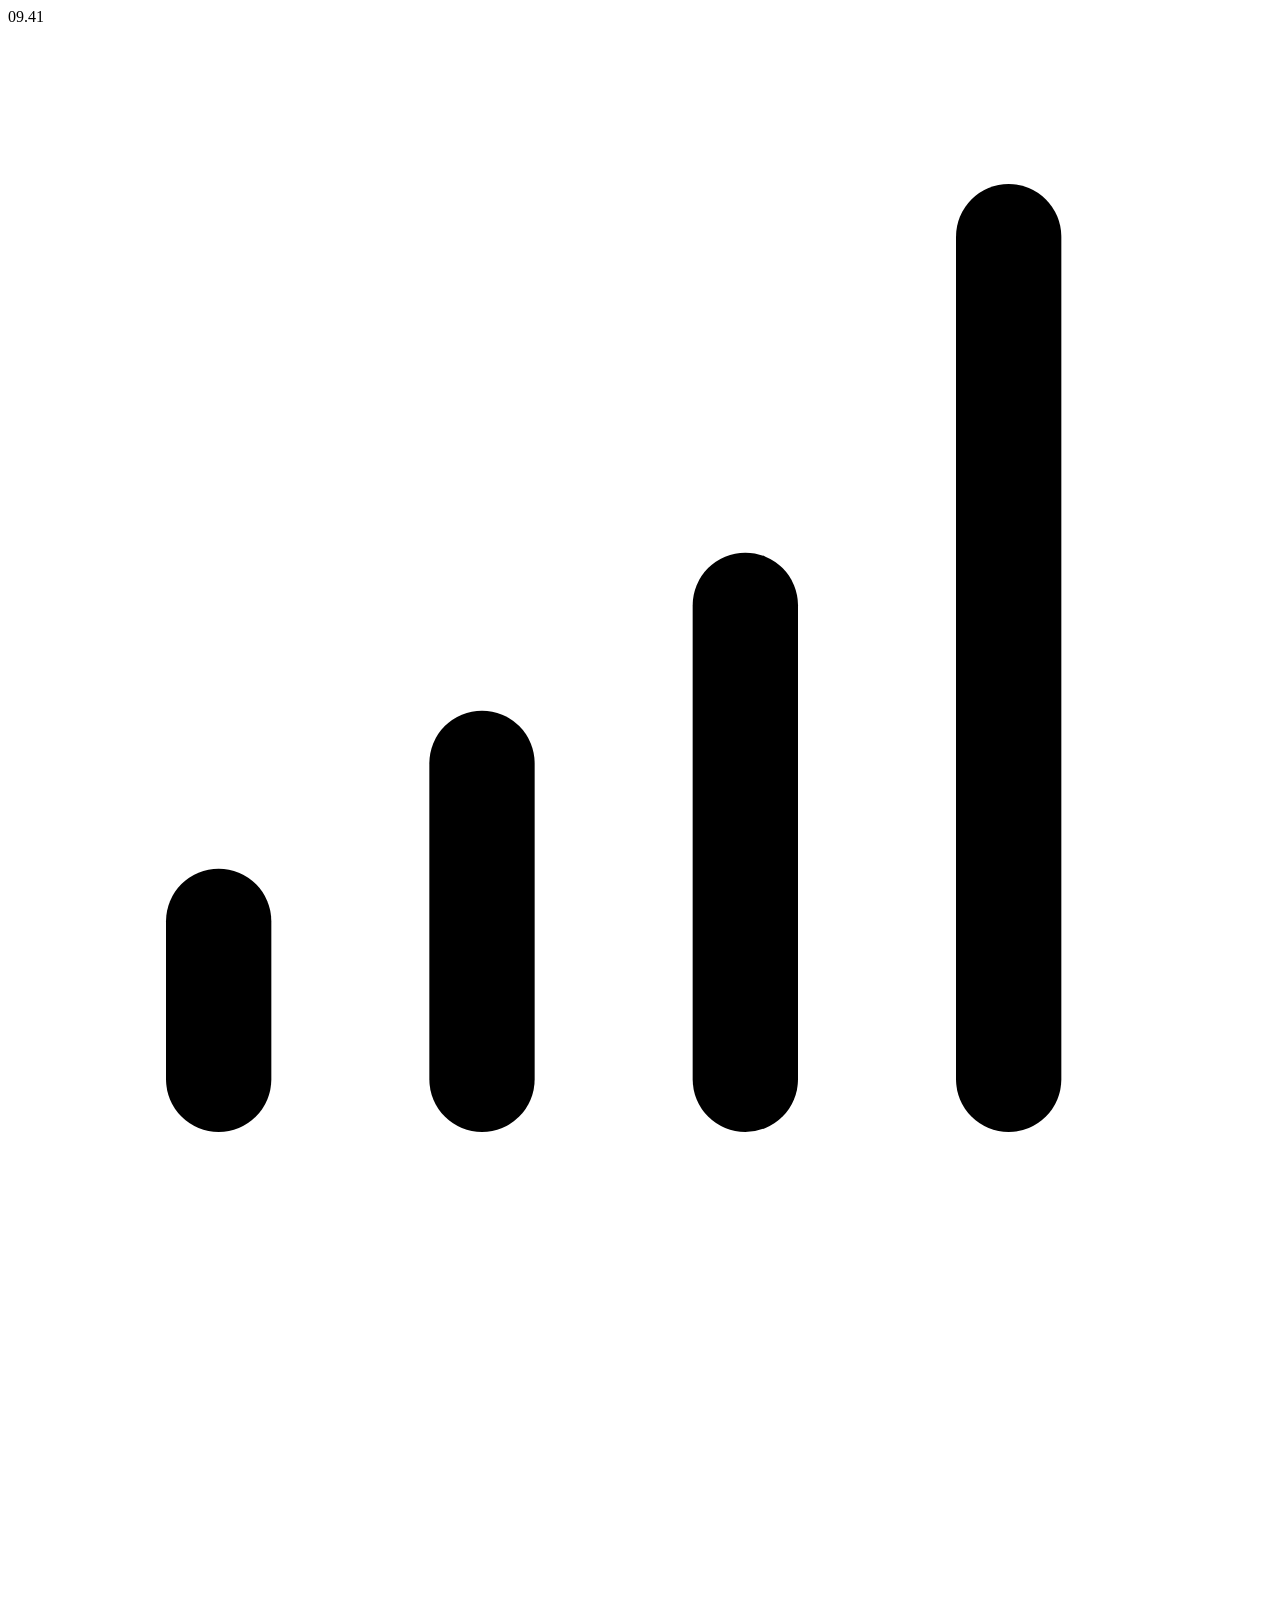
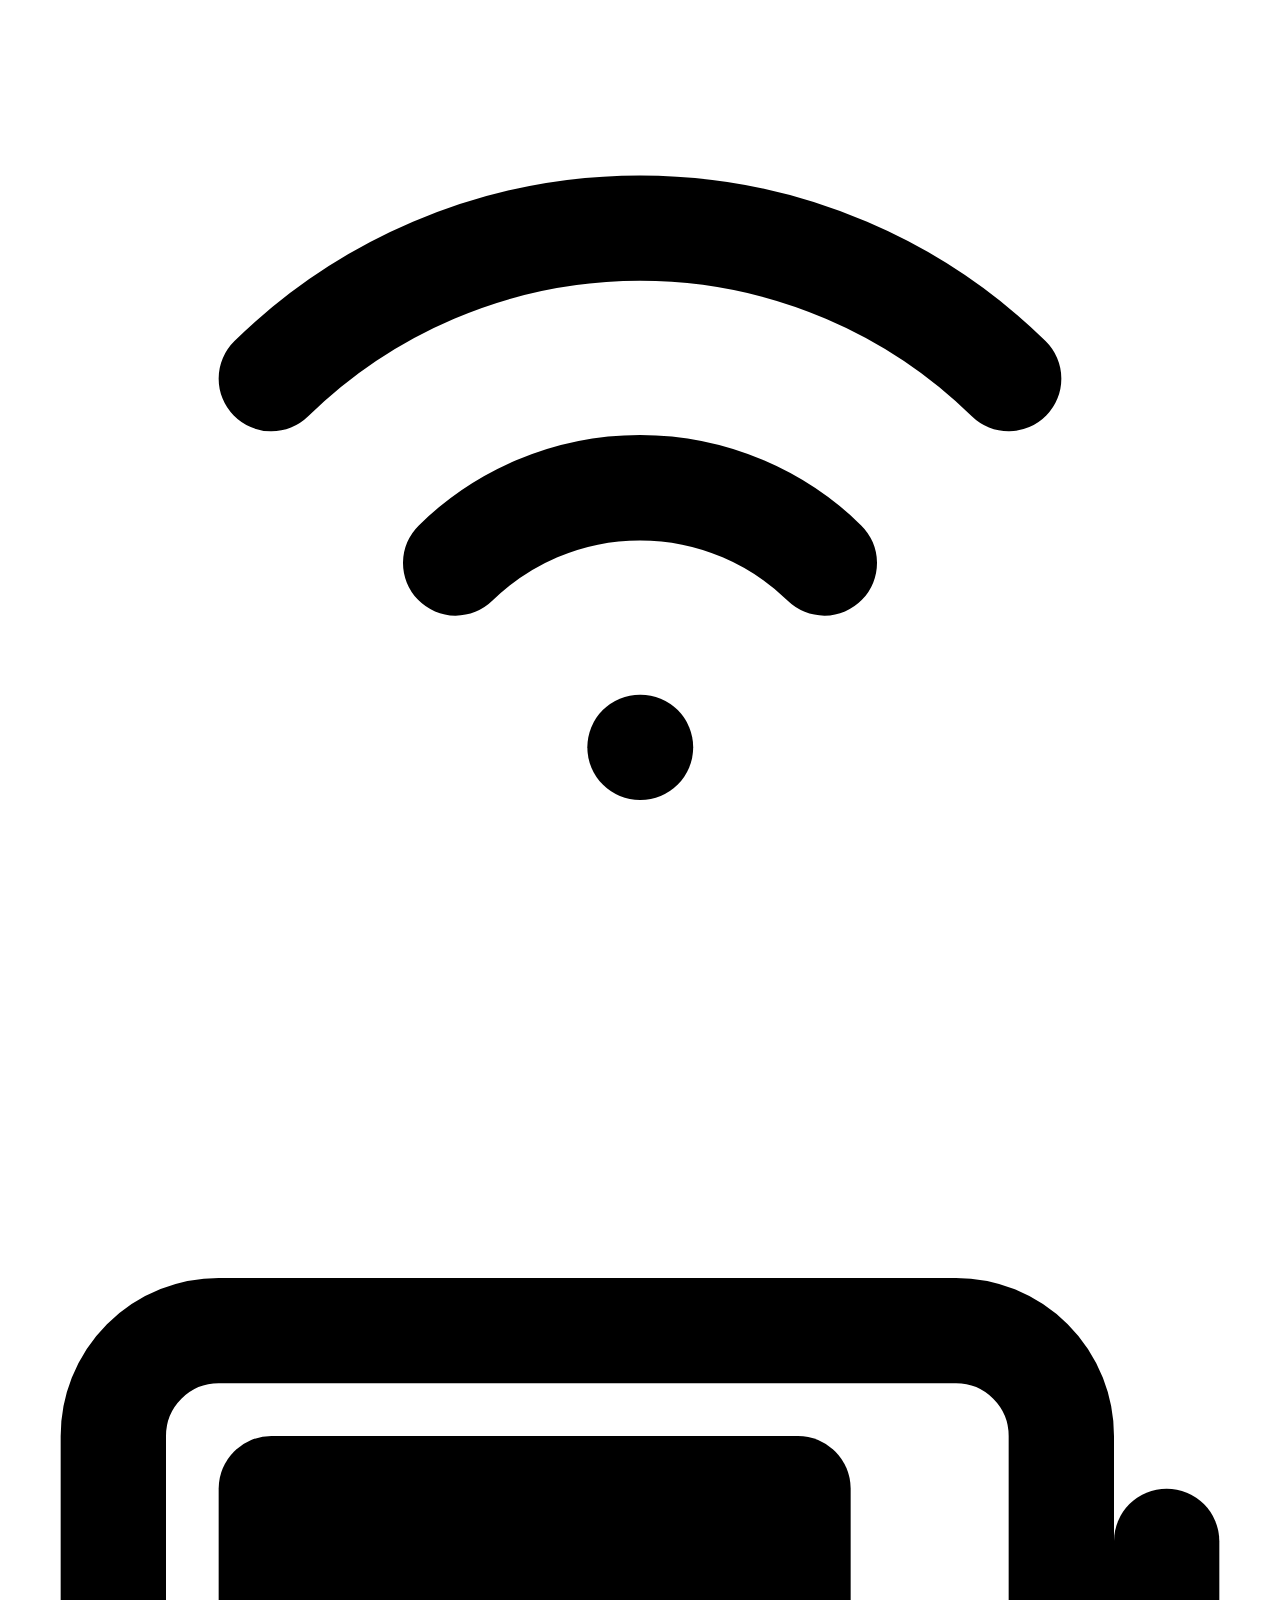
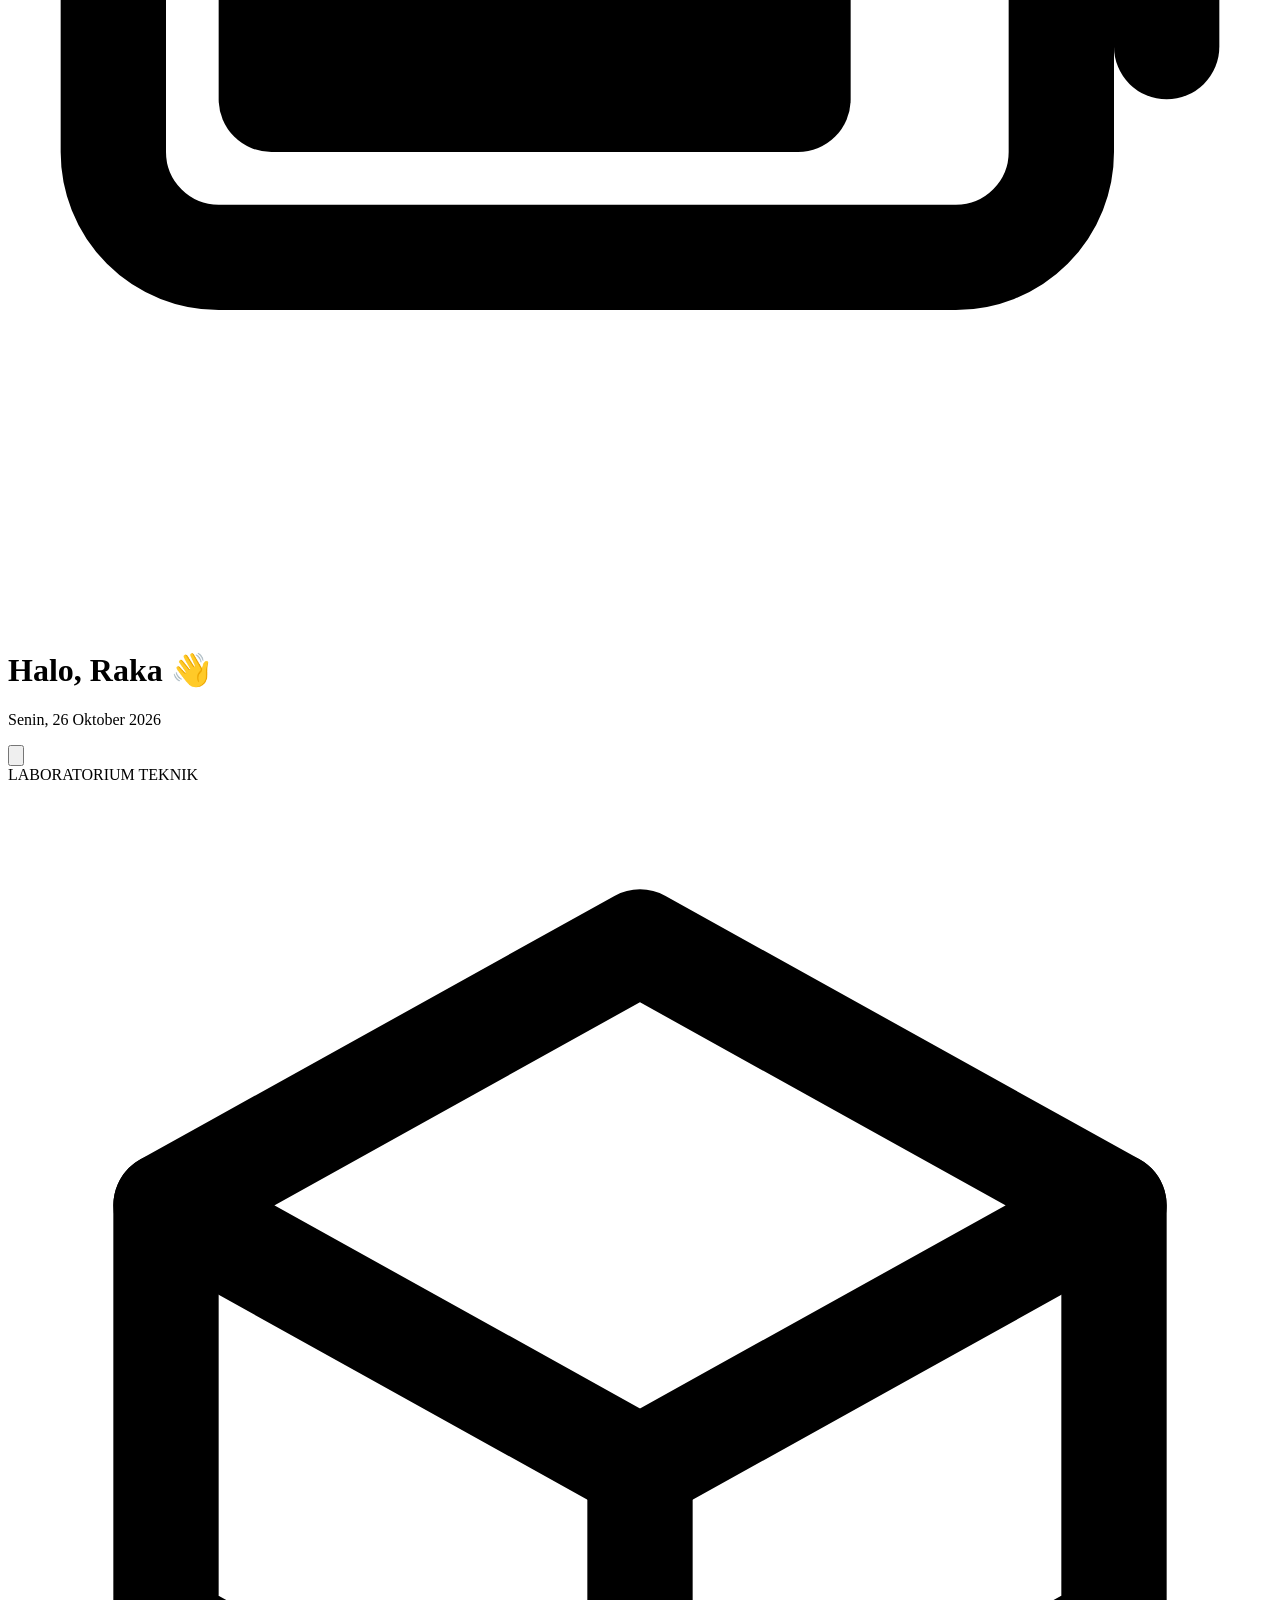
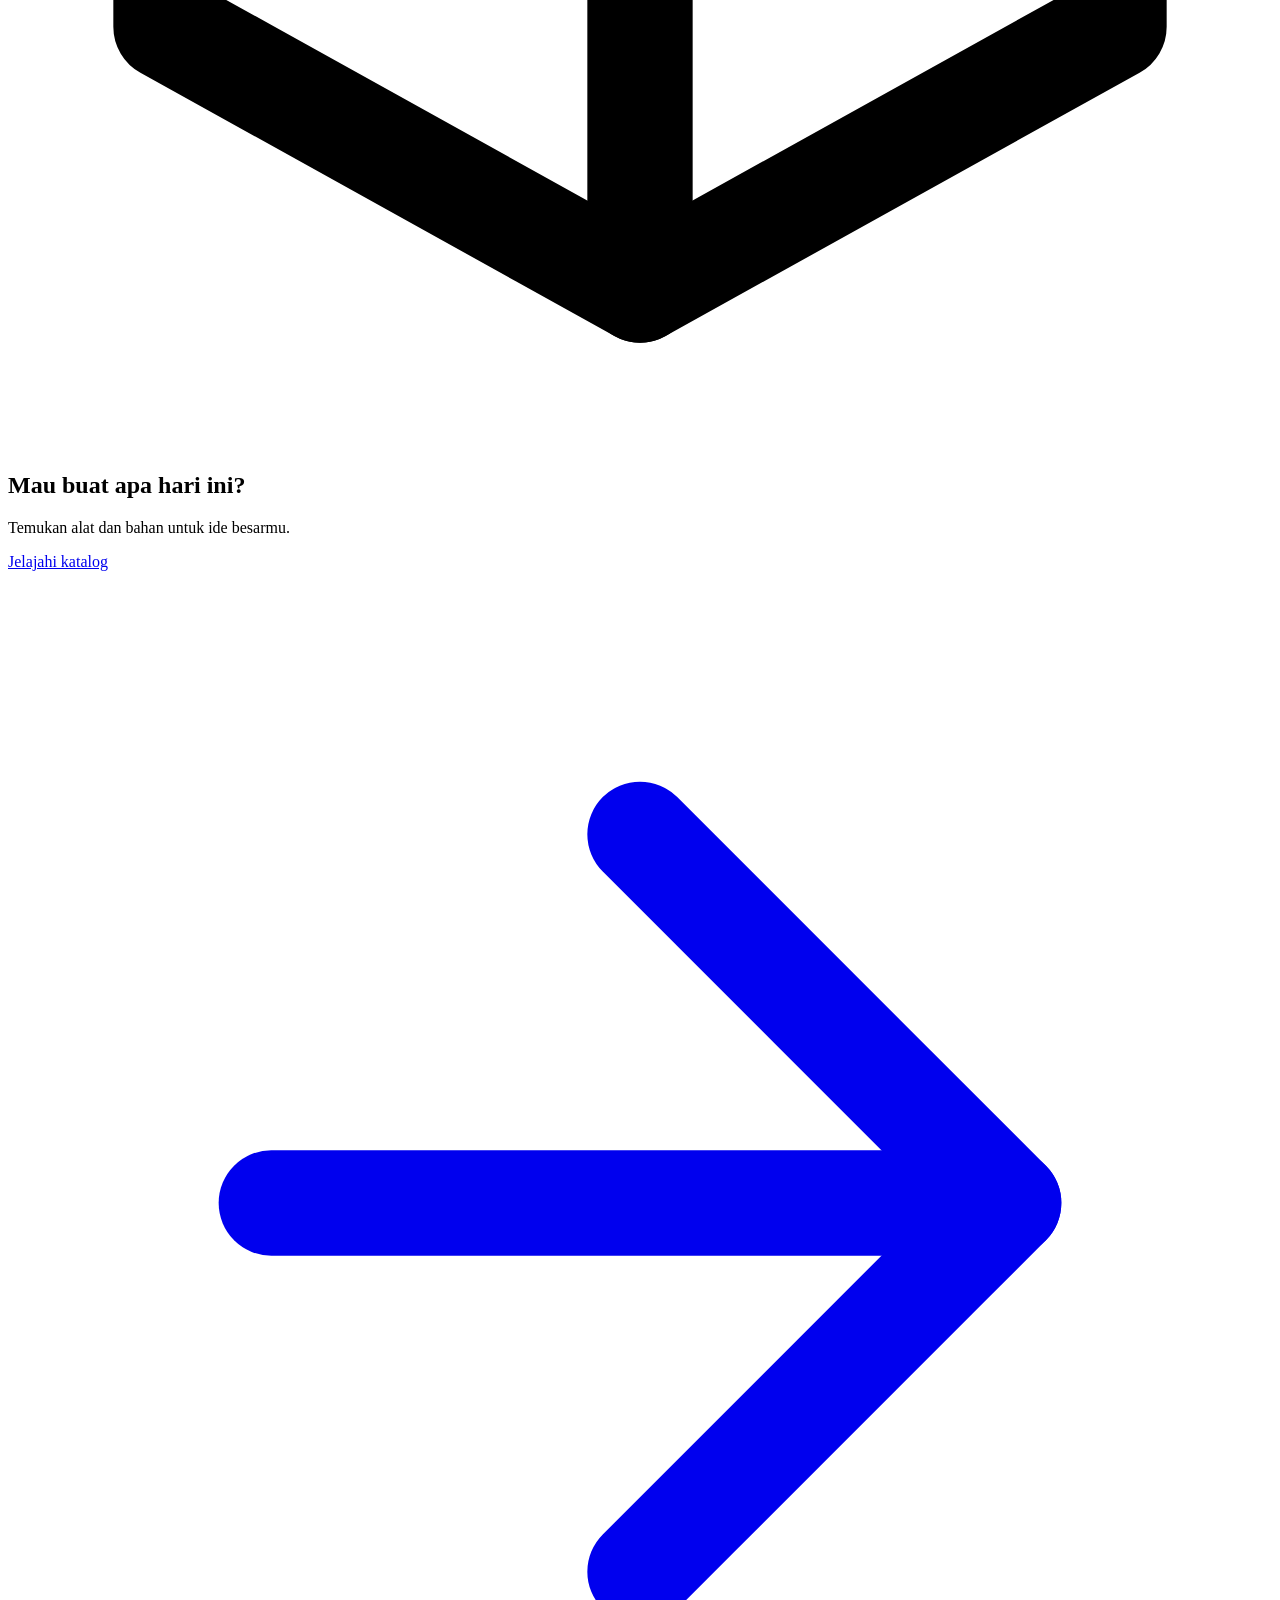
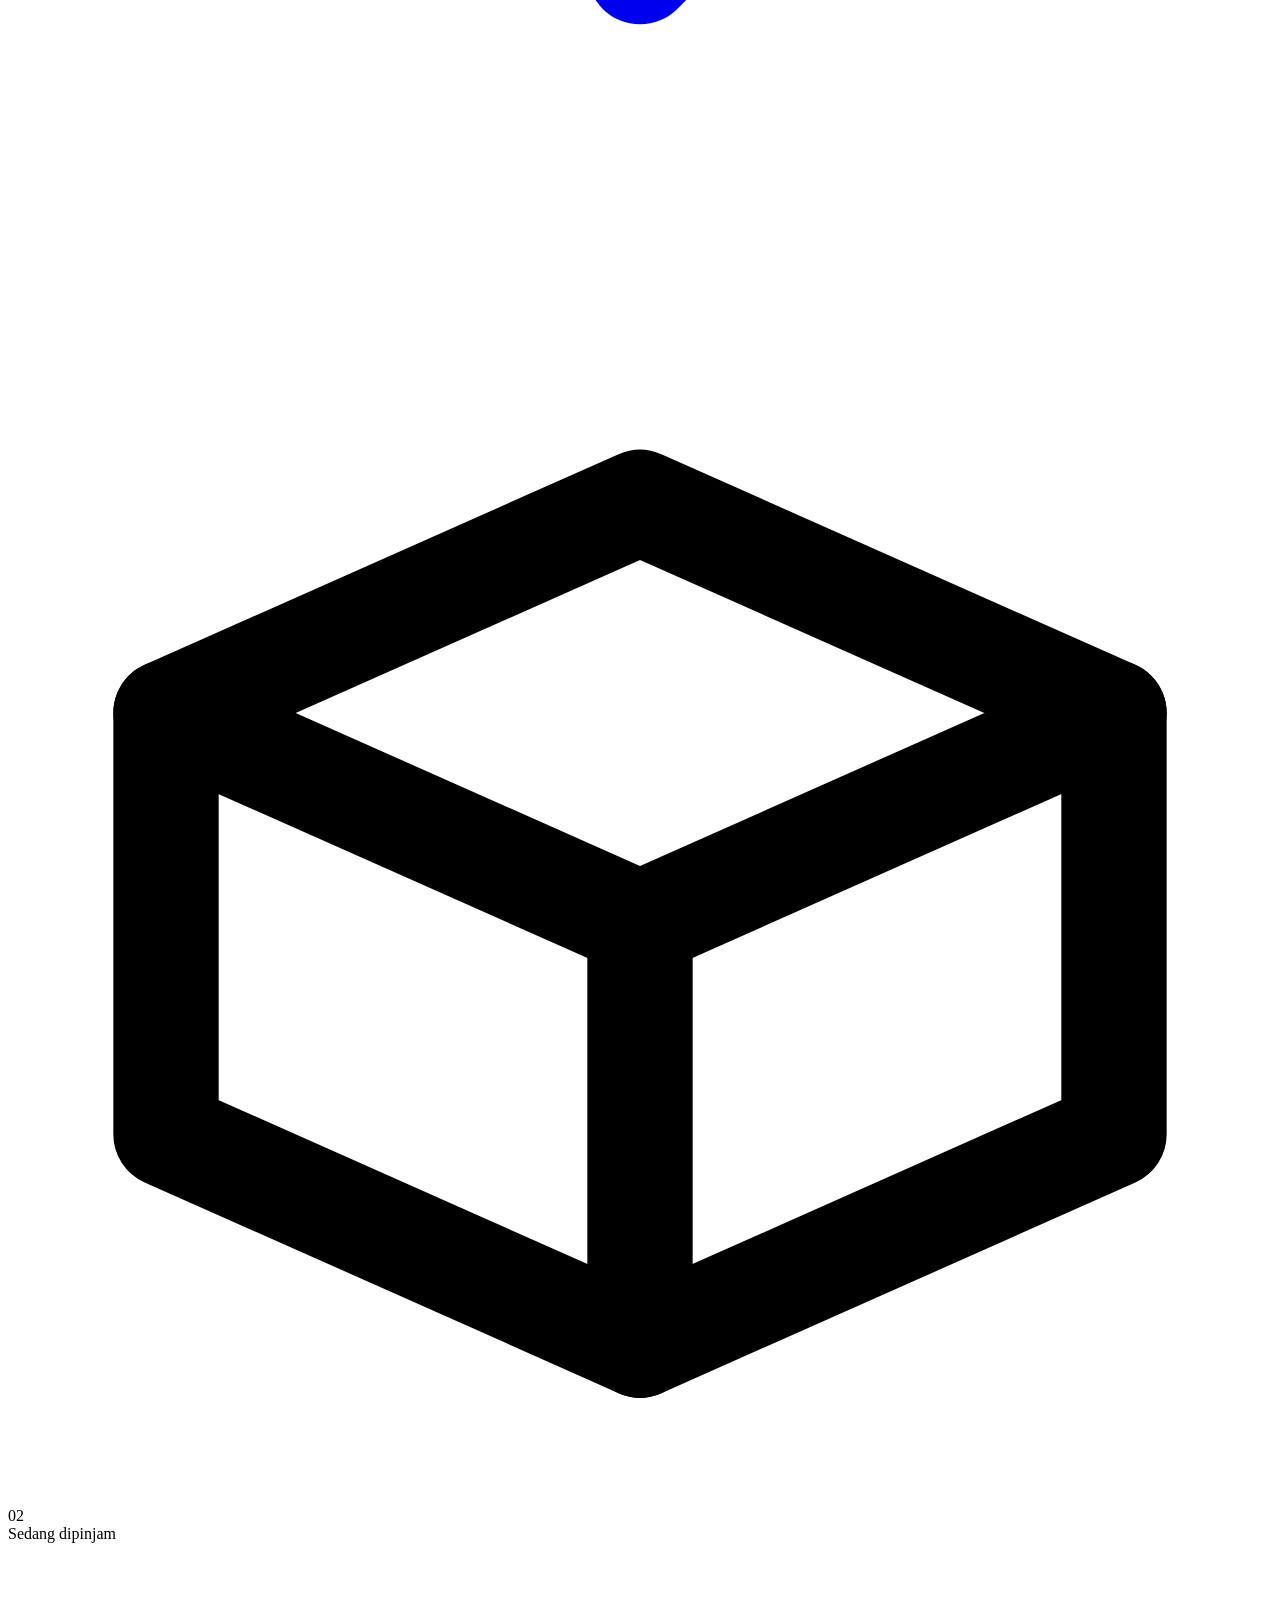
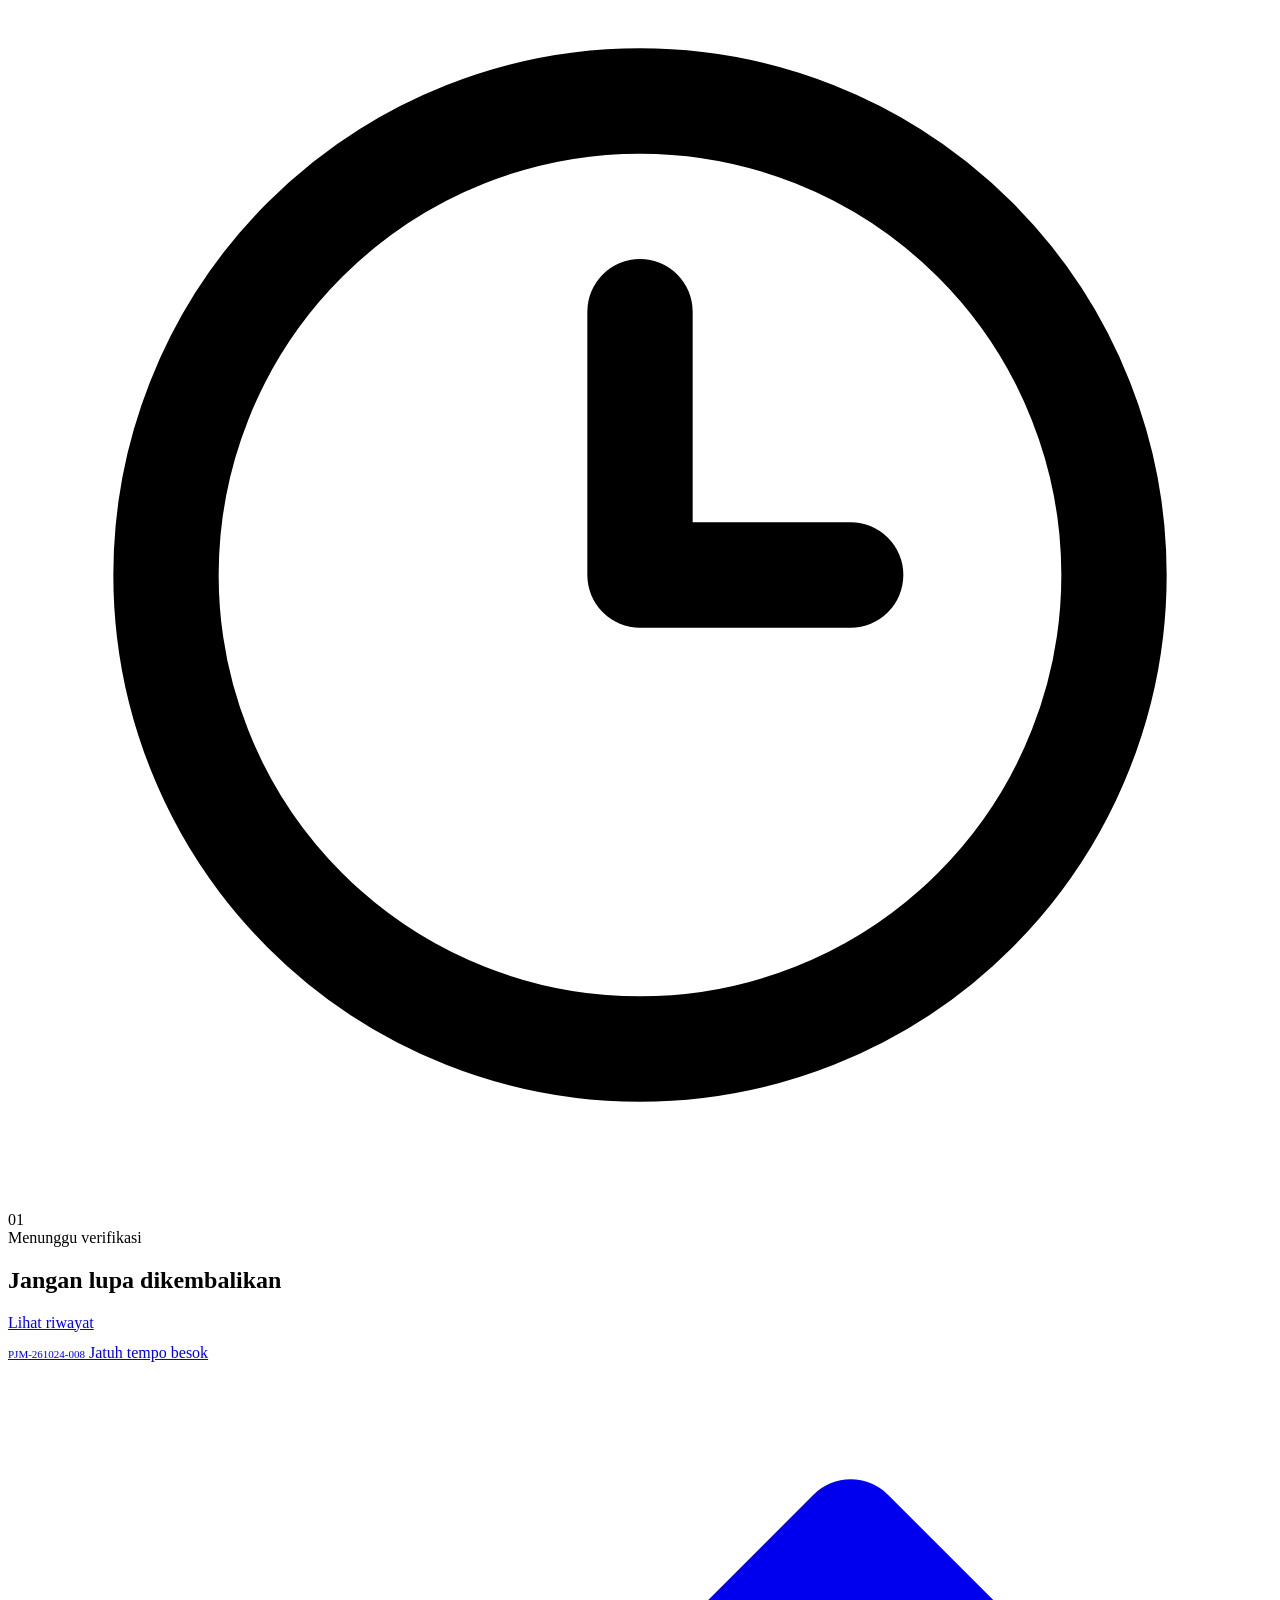
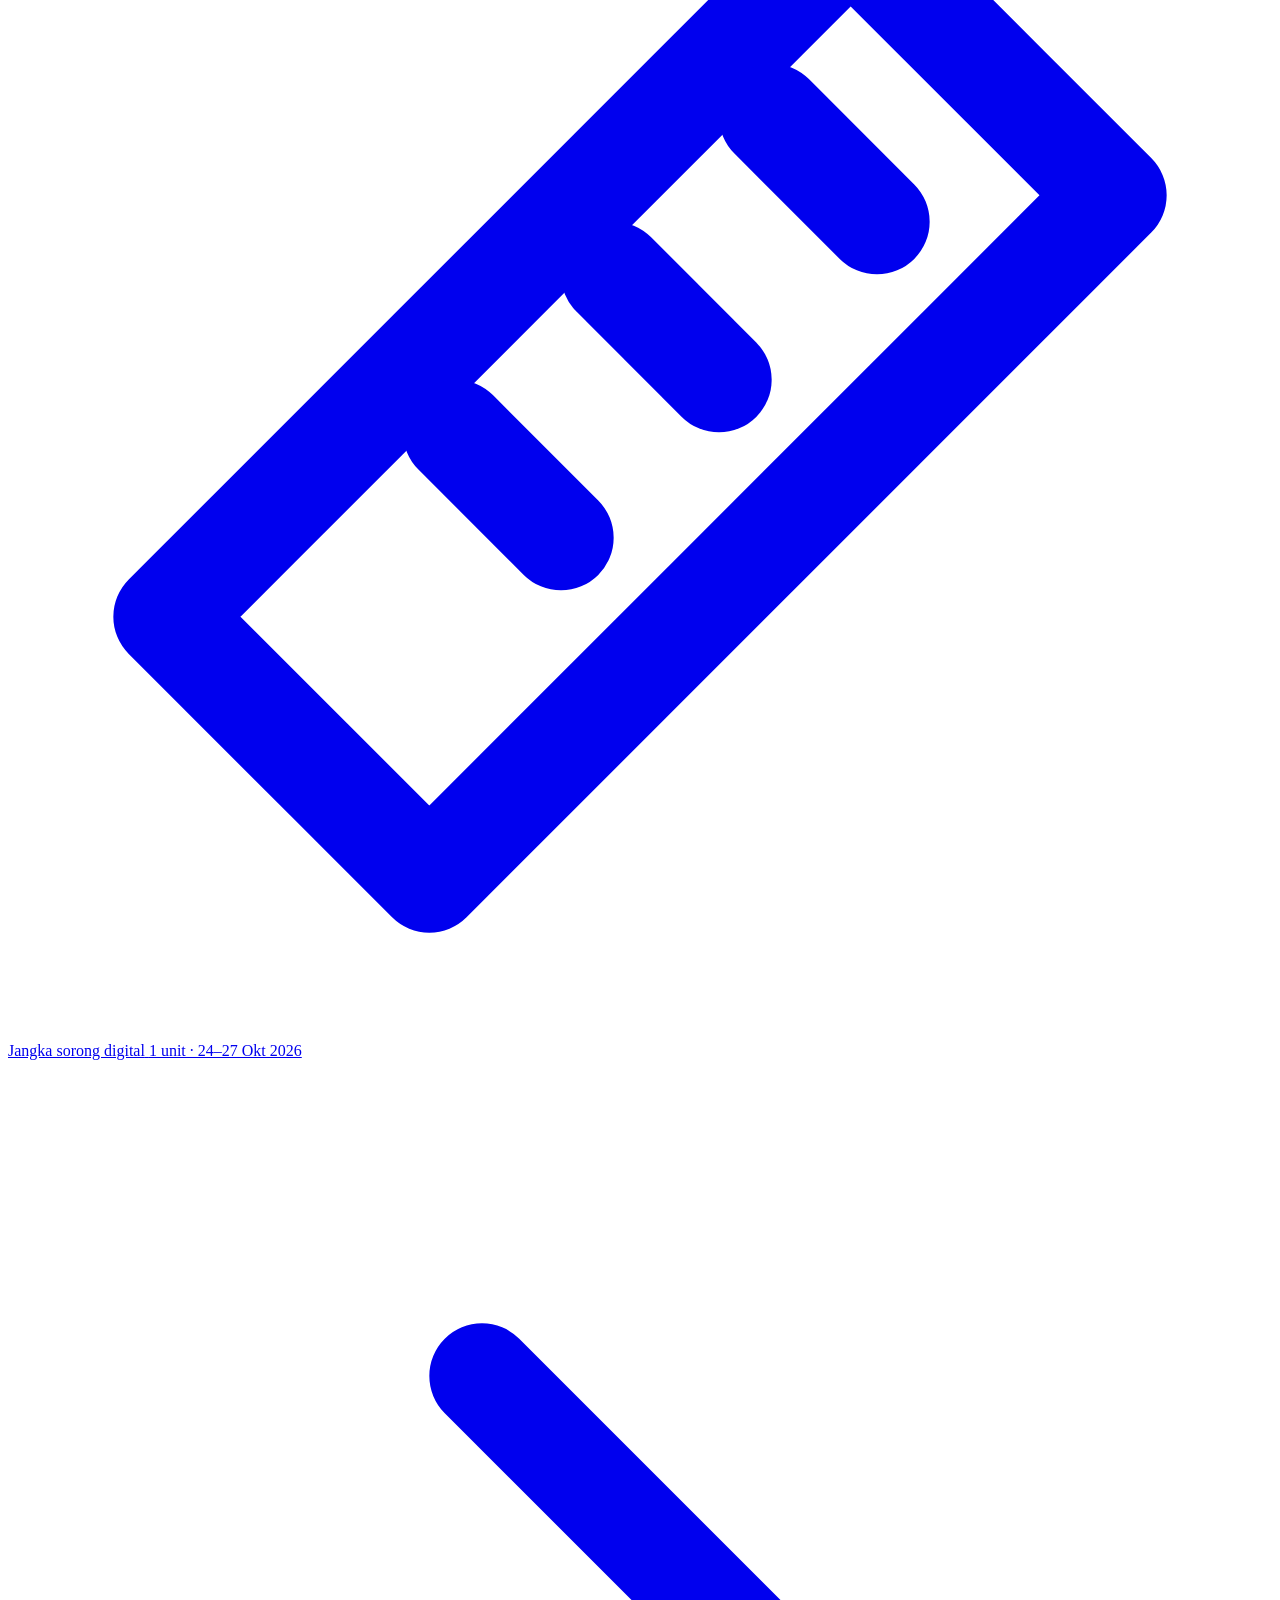
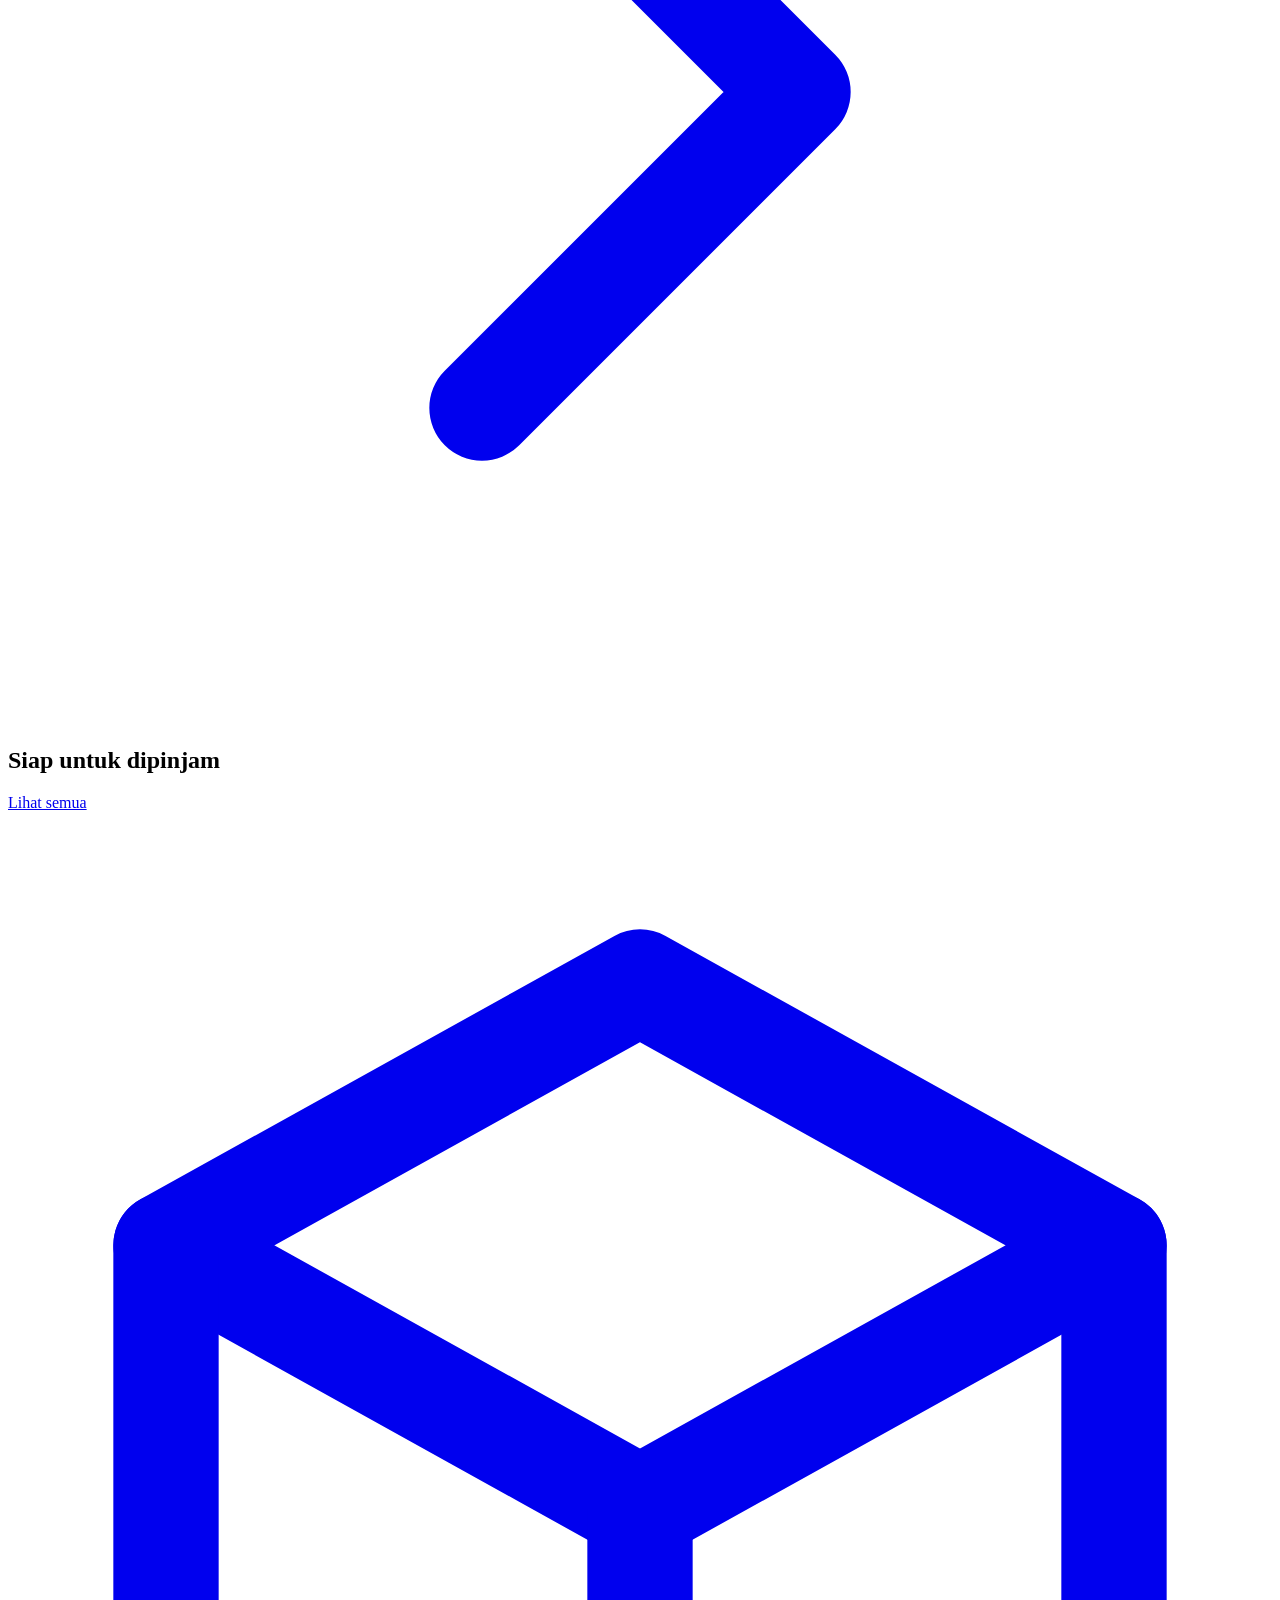
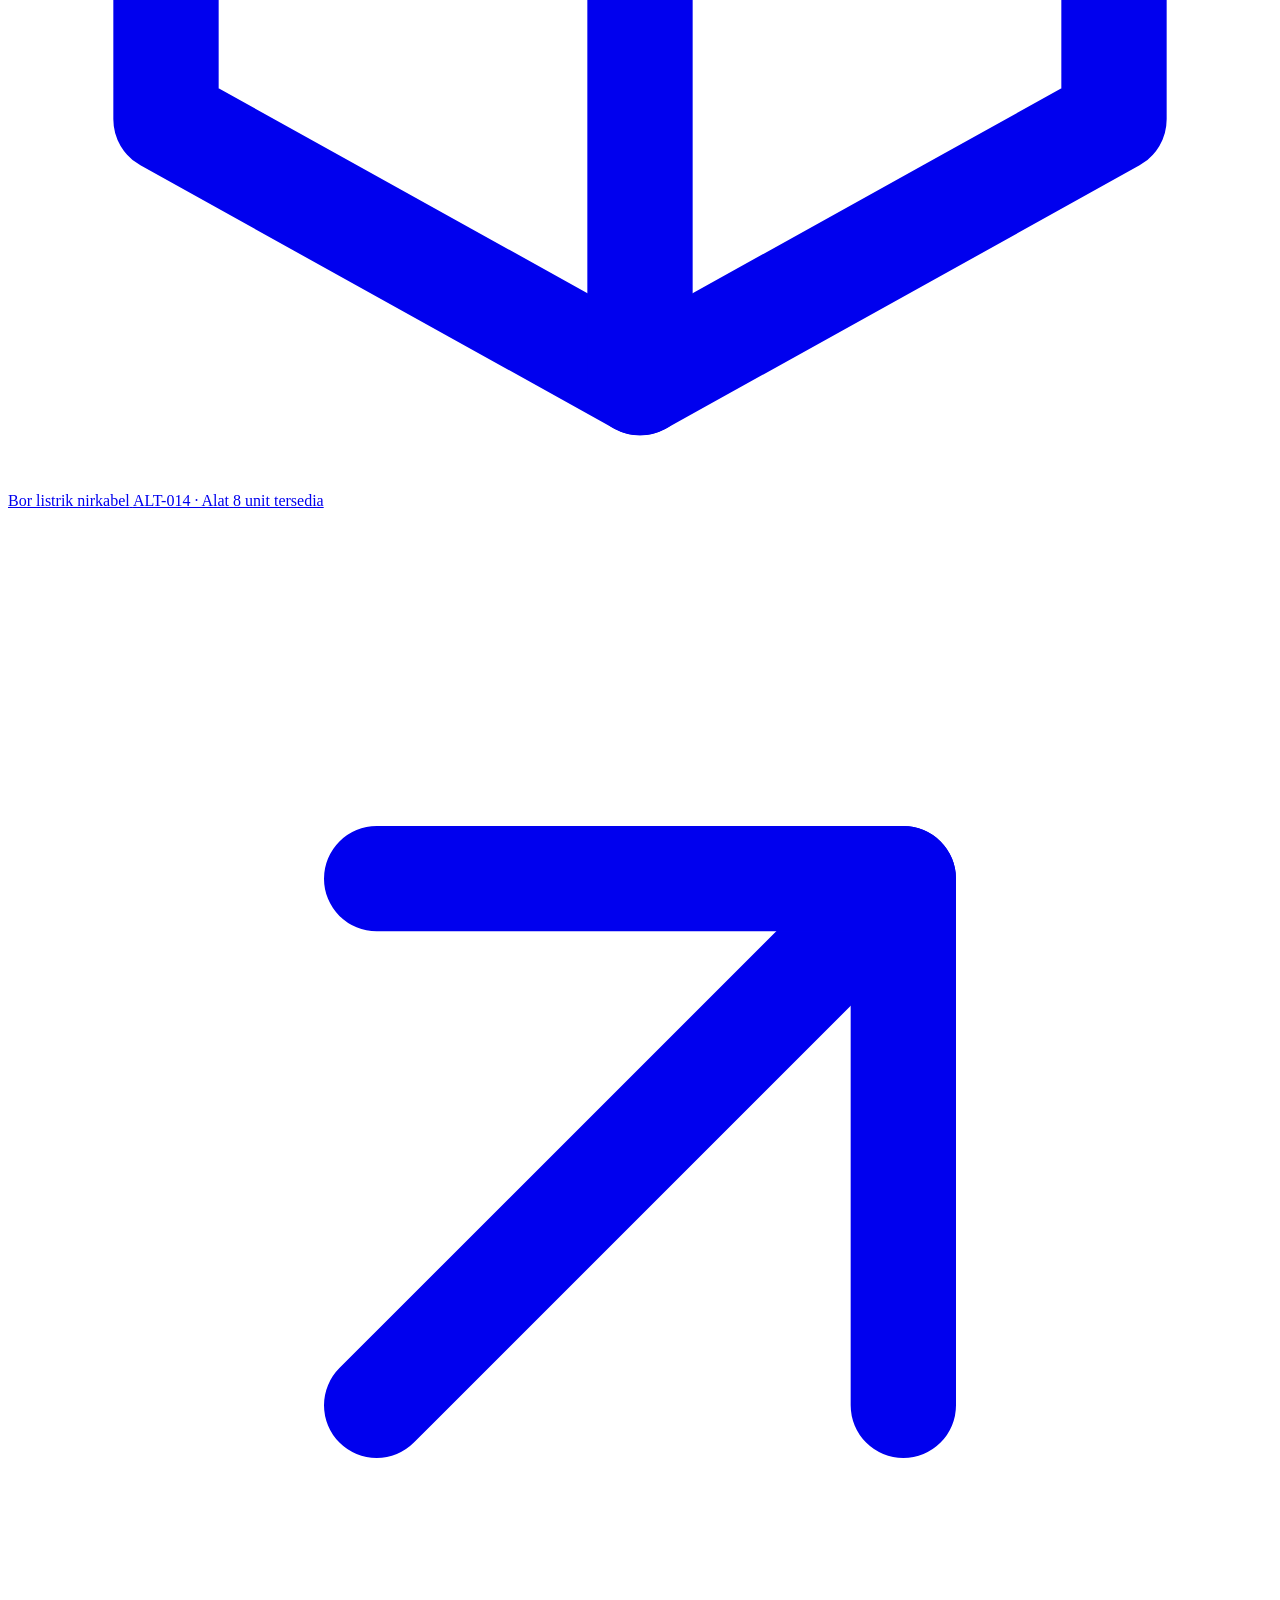
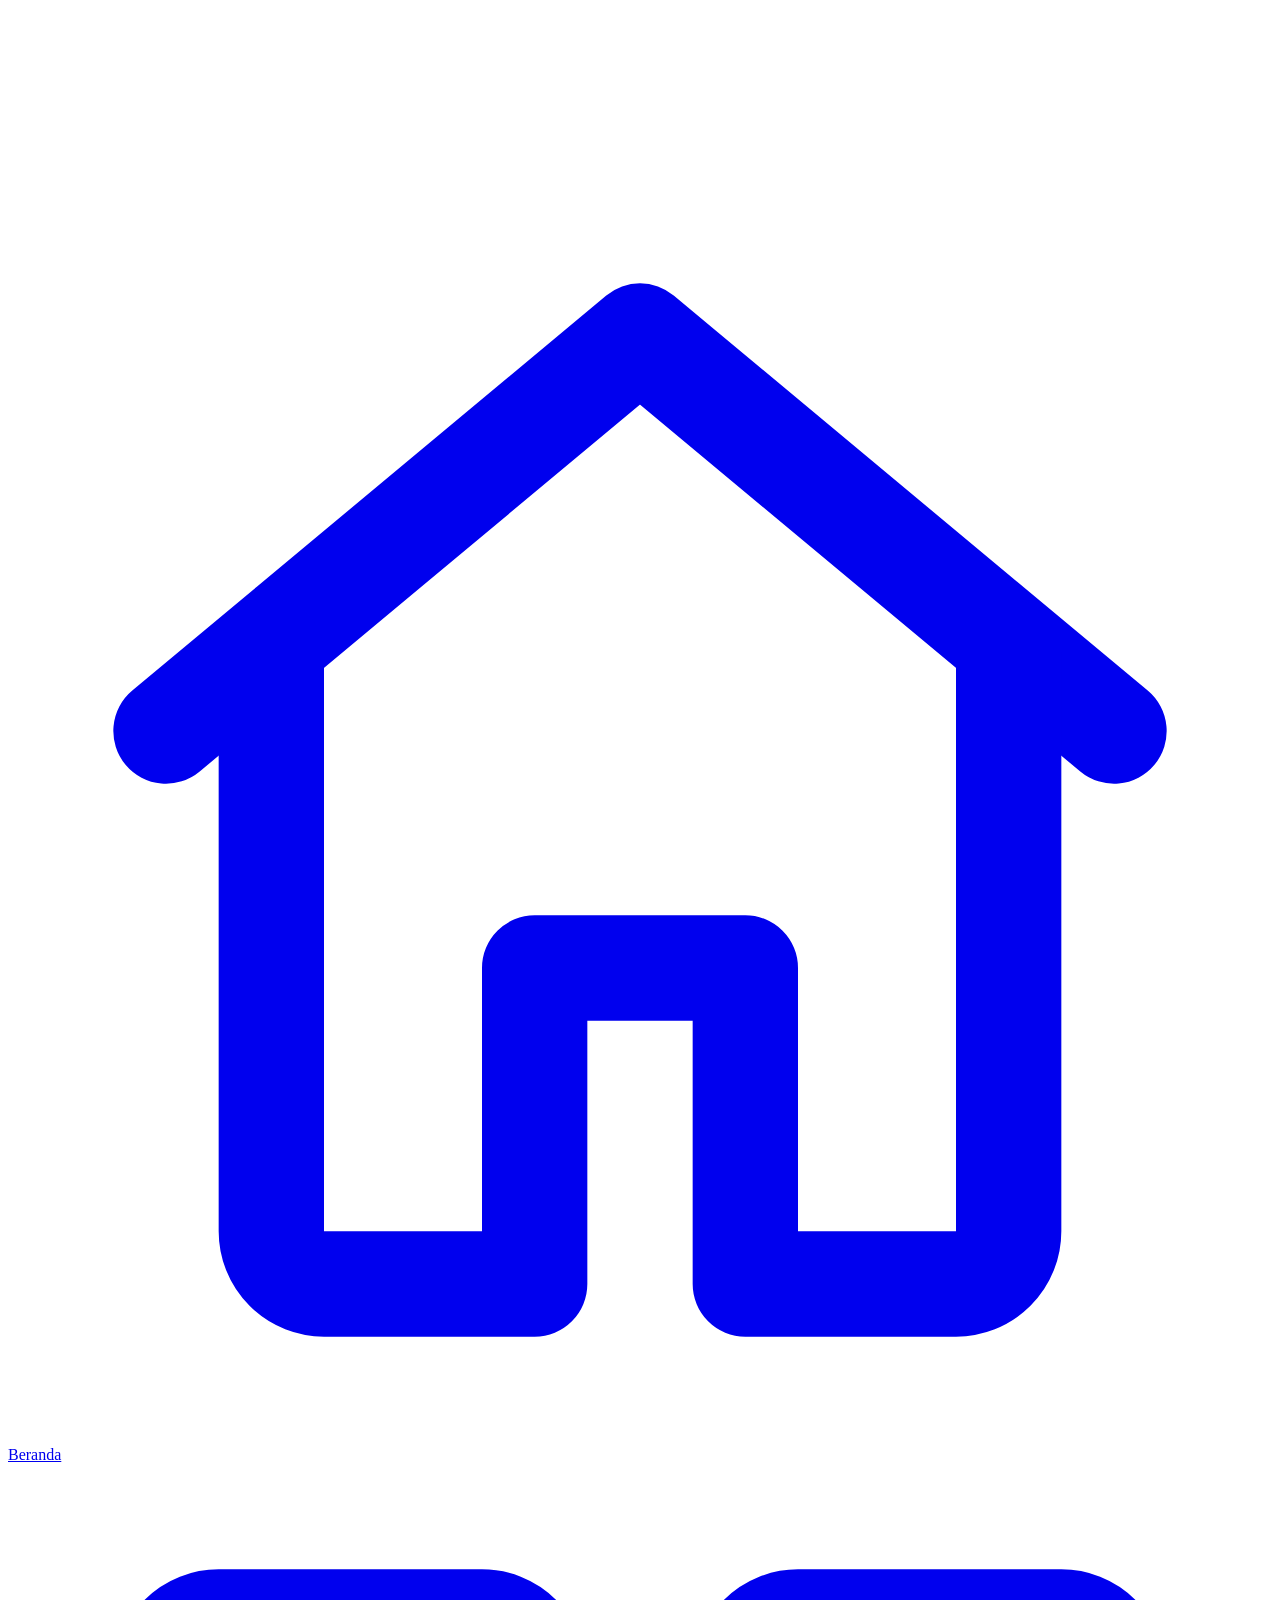
==== dashboard.html @ 3ce31be0 "commit" ====
<!DOCTYPE html>
<html lang="id">
<head>
<meta charset="UTF-8">
<meta name="viewport" content="width=device-width, initial-scale=1.0">
<title>Dashboard — PinjamLab</title>
<link rel="stylesheet" href="css/style.css">

</head>
<body>
<div class="phone">

  <div class="status-bar">
    <span class="clock">09.41</span>
    <div class="status-icons">
      <svg viewBox="0 0 24 24" fill="none" stroke="currentColor" stroke-width="2" stroke-linecap="round" stroke-linejoin="round"><path d="M4 20v-3"/><path d="M9 20v-6"/><path d="M14 20v-9"/><path d="M19 20V4"/></svg>
      <svg viewBox="0 0 24 24" fill="none" stroke="currentColor" stroke-width="2" stroke-linecap="round" stroke-linejoin="round"><path d="M5 13a10 10 0 0 1 14 0"/><path d="M8.5 16.5a5 5 0 0 1 7 0"/><path d="M12 20h.01"/></svg>
      <svg class="battery" viewBox="0 0 24 24" fill="none" stroke="currentColor" stroke-width="2" stroke-linecap="round" stroke-linejoin="round"><rect x="2" y="7" width="18" height="10" rx="2"/><line x1="22" y1="11" x2="22" y2="13"/><rect x="4" y="9" width="12" height="6" rx="1" fill="currentColor" stroke="none"/></svg>
    </div>
  </div>

  <div class="page-header">
    <div class="title-wrap">
      <h1>Halo, Raka 👋</h1>
      <p>Senin, 26 Oktober 2026</p>
    </div>
    <button class="icon-btn"><svg viewBox="0 0 24 24" fill="none" stroke="currentColor" stroke-width="2" stroke-linecap="round" stroke-linejoin="round"><path d="M6 8a6 6 0 0 1 12 0c0 7 3 9 3 9H3s3-2 3-9"/><path d="M10.3 21a1.94 1.94 0 0 0 3.4 0"/></svg></button>
  </div>
  <div class="content">

    <div class="cta-card">
      <div class="cta-top">
        <span>LABORATORIUM TEKNIK</span>
        <svg viewBox="0 0 24 24" fill="none" stroke="currentColor" stroke-width="2" stroke-linecap="round" stroke-linejoin="round"><path d="M12 3l9 5-9 5-9-5 9-5z"/><path d="M3 8v8l9 5 9-5V8"/><path d="M12 13v8"/></svg>
      </div>
      <h2>Mau buat apa hari ini?</h2>
      <p class="sub">Temukan alat dan bahan untuk ide besarmu.</p>
      <a href="katalog.html" class="btn btn-light">Jelajahi katalog <svg viewBox="0 0 24 24" fill="none" stroke="currentColor" stroke-width="2" stroke-linecap="round" stroke-linejoin="round"><line x1="5" y1="12" x2="19" y2="12"/><polyline points="12 5 19 12 12 19"/></svg></a>
    </div>

    <div class="stat-row">
      <div class="stat-card">
        <svg viewBox="0 0 24 24" fill="none" stroke="currentColor" stroke-width="2" stroke-linecap="round" stroke-linejoin="round"><path d="M3 9 12 5l9 4-9 4-9-4z"/><path d="M3 9v8l9 4 9-4V9"/><path d="M12 13v8"/></svg>
        <div><div class="value">02</div><div class="label">Sedang dipinjam</div></div>
      </div>
      <div class="stat-card">
        <svg viewBox="0 0 24 24" fill="none" stroke="currentColor" stroke-width="2" stroke-linecap="round" stroke-linejoin="round"><circle cx="12" cy="12" r="9"/><polyline points="12 7 12 12 16 12"/></svg>
        <div><div class="value">01</div><div class="label">Menunggu verifikasi</div></div>
      </div>
    </div>

    <div style="display:flex;flex-direction:column;gap:12px;width:100%;">
      <div class="section-title">
        <h2>Jangan lupa dikembalikan</h2>
        <a href="riwayat.html" class="link">Lihat riwayat</a>
      </div>
      <a href="riwayat.html" class="card" style="display:flex;flex-direction:column;gap:12px;">
        <div class="card-row-between">
          <span style="font-size:11px;color:var(--muted);">PJM-261024-008</span>
          <span class="badge badge-warning">Jatuh tempo besok</span>
        </div>
        <div class="item-card">
          <div class="icon-circle"><svg viewBox="0 0 24 24" fill="none" stroke="currentColor" stroke-width="2" stroke-linecap="round" stroke-linejoin="round"><path d="M3 16 16 3l5 5-13 13-5-5z"/><path d="m14.5 6.5 2 2"/><path d="m11.5 9.5 2 2"/><path d="m8.5 12.5 2 2"/></svg></div>
          <div class="item-info">
            <span class="name">Jangka sorong digital</span>
            <span class="meta">1 unit · 24–27 Okt 2026</span>
          </div>
          <svg class="chevron" viewBox="0 0 24 24" fill="none" stroke="currentColor" stroke-width="2" stroke-linecap="round" stroke-linejoin="round"><polyline points="9 18 15 12 9 6"/></svg>
        </div>
      </a>
    </div>

    <div style="display:flex;flex-direction:column;gap:12px;width:100%;">
      <div class="section-title">
        <h2>Siap untuk dipinjam</h2>
        <a href="katalog.html" class="link">Lihat semua</a>
      </div>
      <a href="katalog.html" class="card catalog-card">
        <div class="item-thumb"><svg viewBox="0 0 24 24" fill="none" stroke="currentColor" stroke-width="2" stroke-linecap="round" stroke-linejoin="round"><path d="M21 8 12 3 3 8l9 5 9-5z"/><path d="M3 8v9l9 5 9-5V8"/><path d="M12 13v9"/></svg></div>
        <div class="item-info">
          <span class="name">Bor listrik nirkabel</span>
          <span class="meta">ALT-014 · Alat</span>
          <span class="avail">8 unit tersedia</span>
        </div>
        <svg class="chevron" viewBox="0 0 24 24" fill="none" stroke="currentColor" stroke-width="2" stroke-linecap="round" stroke-linejoin="round"><line x1="7" y1="17" x2="17" y2="7"/><polyline points="7 7 17 7 17 17"/></svg>
      </a>
    </div>

  </div>

  <nav class="bottom-nav">
    <a class="nav-item active" href="dashboard.html">
      <span class="nav-icon-wrap"><svg viewBox="0 0 24 24" fill="none" stroke="currentColor" stroke-width="2" stroke-linecap="round" stroke-linejoin="round"><path d="M3 10.5 12 3l9 7.5"/><path d="M5 9v11a1 1 0 0 0 1 1h4v-6h4v6h4a1 1 0 0 0 1-1V9"/></svg></span>
      Beranda
    </a>
    <a class="nav-item" href="katalog.html">
      <span class="nav-icon-wrap"><svg viewBox="0 0 24 24" fill="none" stroke="currentColor" stroke-width="2" stroke-linecap="round" stroke-linejoin="round"><rect x="3" y="3" width="7" height="7" rx="1"/><rect x="14" y="3" width="7" height="7" rx="1"/><rect x="3" y="14" width="7" height="7" rx="1"/><rect x="14" y="14" width="7" height="7" rx="1"/></svg></span>
      Katalog
    </a>
    <a class="nav-item" href="riwayat.html">
      <span class="nav-icon-wrap"><svg viewBox="0 0 24 24" fill="none" stroke="currentColor" stroke-width="2" stroke-linecap="round" stroke-linejoin="round"><rect x="5" y="4" width="14" height="17" rx="2"/><path d="M9 3h6a1 1 0 0 1 1 1v1H8V4a1 1 0 0 1 1-1z"/><line x1="8" y1="10" x2="16" y2="10"/><line x1="8" y1="14" x2="16" y2="14"/><line x1="8" y1="18" x2="13" y2="18"/></svg></span>
      Riwayat
    </a>
  </nav>

  <div class="home-indicator"><span></span></div>
</div>
<script src="js/script.js"></script>
</body>
</html>
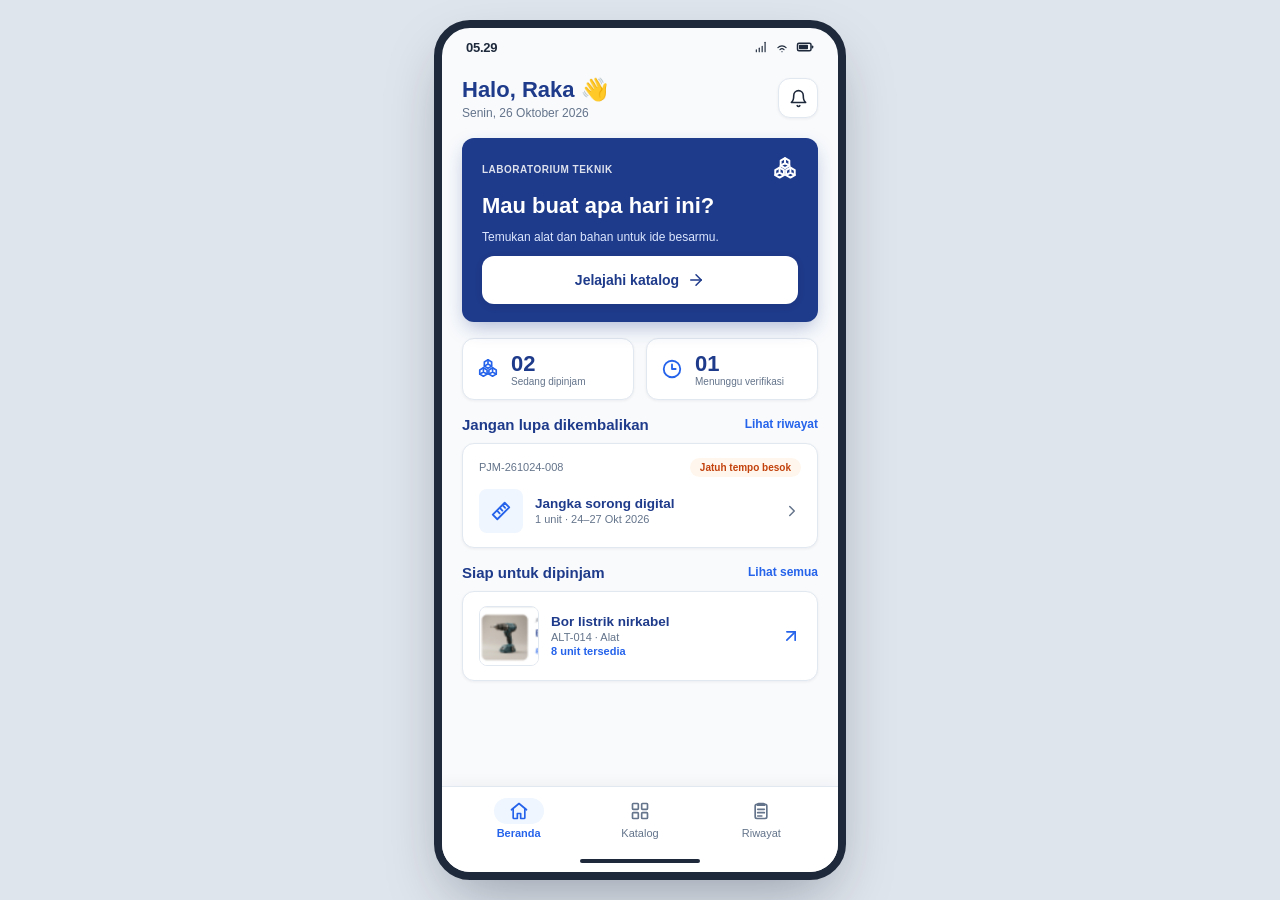
==== commit 5297c7e1: "commit" ====
--- a/dashboard.html
+++ b/dashboard.html
@@ -4,12 +4,13 @@
 <meta charset="UTF-8">
 <meta name="viewport" content="width=device-width, initial-scale=1.0">
 <title>Dashboard — PinjamLab</title>
+<link rel="stylesheet" href="style.css">
 <link rel="stylesheet" href="css/style.css">
-
 </head>
 <body>
 <div class="phone">
 
+  <!-- Status Bar -->
   <div class="status-bar">
     <span class="clock">09.41</span>
     <div class="status-icons">
@@ -19,48 +20,80 @@
     </div>
   </div>
 
+  <!-- Judul Halaman -->
   <div class="page-header">
     <div class="title-wrap">
       <h1>Halo, Raka 👋</h1>
       <p>Senin, 26 Oktober 2026</p>
     </div>
-    <button class="icon-btn"><svg viewBox="0 0 24 24" fill="none" stroke="currentColor" stroke-width="2" stroke-linecap="round" stroke-linejoin="round"><path d="M6 8a6 6 0 0 1 12 0c0 7 3 9 3 9H3s3-2 3-9"/><path d="M10.3 21a1.94 1.94 0 0 0 3.4 0"/></svg></button>
+    <button class="icon-btn" id="notif-btn" aria-label="Notifikasi">
+      <svg viewBox="0 0 24 24" fill="none" stroke="currentColor" stroke-width="2" stroke-linecap="round" stroke-linejoin="round"><path d="M6 8a6 6 0 0 1 12 0c0 7 3 9 3 9H3s3-2 3-9"/><path d="M10.3 21a1.94 1.94 0 0 0 3.4 0"/></svg>
+    </button>
   </div>
+
+  <!-- Ringkasan Beranda -->
   <div class="content">
 
+    <!-- CTA Banner -->
     <div class="cta-card">
       <div class="cta-top">
         <span>LABORATORIUM TEKNIK</span>
-        <svg viewBox="0 0 24 24" fill="none" stroke="currentColor" stroke-width="2" stroke-linecap="round" stroke-linejoin="round"><path d="M12 3l9 5-9 5-9-5 9-5z"/><path d="M3 8v8l9 5 9-5V8"/><path d="M12 13v8"/></svg>
+        <svg viewBox="0 0 24 24" fill="none" stroke="currentColor" stroke-width="1.8" stroke-linecap="round" stroke-linejoin="round">
+          <path d="M12 2l4 2.3v4.6L12 11.2 8 8.9V4.3L12 2z"/>
+          <path d="M12 6.6V2m0 4.6L8 8.9m4-2.3l4 2.3"/>
+          <path d="M7 10.7l4 2.3v4.6l-4 2.3-4-2.3v-4.6l4-2.3z"/>
+          <path d="M7 15.3v-4.6m0 4.6l-4 2.3m4-2.3l4 2.3"/>
+          <path d="M17 10.7l4 2.3v4.6l-4 2.3-4-2.3v-4.6l4-2.3z"/>
+          <path d="M17 15.3v-4.6m0 4.6l-4 2.3m4-2.3l4 2.3"/>
+        </svg>
       </div>
       <h2>Mau buat apa hari ini?</h2>
       <p class="sub">Temukan alat dan bahan untuk ide besarmu.</p>
-      <a href="katalog.html" class="btn btn-light">Jelajahi katalog <svg viewBox="0 0 24 24" fill="none" stroke="currentColor" stroke-width="2" stroke-linecap="round" stroke-linejoin="round"><line x1="5" y1="12" x2="19" y2="12"/><polyline points="12 5 19 12 12 19"/></svg></a>
+      <a href="katalog.html" class="btn btn-light" style="margin-top:2px;">
+        Jelajahi katalog <svg viewBox="0 0 24 24" fill="none" stroke="currentColor" stroke-width="2" stroke-linecap="round" stroke-linejoin="round"><line x1="5" y1="12" x2="19" y2="12"/><polyline points="12 5 19 12 12 19"/></svg>
+      </a>
     </div>
 
+    <!-- Stat Row -->
     <div class="stat-row">
-      <div class="stat-card">
-        <svg viewBox="0 0 24 24" fill="none" stroke="currentColor" stroke-width="2" stroke-linecap="round" stroke-linejoin="round"><path d="M3 9 12 5l9 4-9 4-9-4z"/><path d="M3 9v8l9 4 9-4V9"/><path d="M12 13v8"/></svg>
-        <div><div class="value">02</div><div class="label">Sedang dipinjam</div></div>
+      <div class="stat-card" id="stat-borrowed" title="Lihat alat yang sedang dipinjam">
+        <svg viewBox="0 0 24 24" fill="none" stroke="currentColor" stroke-width="1.8" stroke-linecap="round" stroke-linejoin="round">
+          <path d="M12 2l4 2.3v4.6L12 11.2 8 8.9V4.3L12 2z"/>
+          <path d="M12 6.6V2m0 4.6L8 8.9m4-2.3l4 2.3"/>
+          <path d="M7 10.7l4 2.3v4.6l-4 2.3-4-2.3v-4.6l4-2.3z"/>
+          <path d="M7 15.3v-4.6m0 4.6l-4 2.3m4-2.3l4 2.3"/>
+          <path d="M17 10.7l4 2.3v4.6l-4 2.3-4-2.3v-4.6l4-2.3z"/>
+          <path d="M17 15.3v-4.6m0 4.6l-4 2.3m4-2.3l4 2.3"/>
+        </svg>
+        <div>
+          <div class="value">02</div>
+          <div class="label">Sedang dipinjam</div>
+        </div>
       </div>
-      <div class="stat-card">
+      <div class="stat-card" id="stat-pending" title="Lihat pengajuan menunggu verifikasi">
         <svg viewBox="0 0 24 24" fill="none" stroke="currentColor" stroke-width="2" stroke-linecap="round" stroke-linejoin="round"><circle cx="12" cy="12" r="9"/><polyline points="12 7 12 12 16 12"/></svg>
-        <div><div class="value">01</div><div class="label">Menunggu verifikasi</div></div>
+        <div>
+          <div class="value">01</div>
+          <div class="label">Menunggu verifikasi</div>
+        </div>
       </div>
     </div>
 
-    <div style="display:flex;flex-direction:column;gap:12px;width:100%;">
+    <!-- Section: Jangan lupa dikembalikan -->
+    <div style="display:flex;flex-direction:column;gap:10px;width:100%;">
       <div class="section-title">
         <h2>Jangan lupa dikembalikan</h2>
-        <a href="riwayat.html" class="link">Lihat riwayat</a>
+        <a href="riwayat.html?tab=disetujui" class="link">Lihat riwayat</a>
       </div>
-      <a href="riwayat.html" class="card" style="display:flex;flex-direction:column;gap:12px;">
+      <a href="riwayat.html?tab=disetujui" class="card clickable" style="display:flex;flex-direction:column;gap:12px;">
         <div class="card-row-between">
-          <span style="font-size:11px;color:var(--muted);">PJM-261024-008</span>
+          <span style="font-size:11px;color:var(--muted);font-weight:500;">PJM-261024-008</span>
           <span class="badge badge-warning">Jatuh tempo besok</span>
         </div>
         <div class="item-card">
-          <div class="icon-circle"><svg viewBox="0 0 24 24" fill="none" stroke="currentColor" stroke-width="2" stroke-linecap="round" stroke-linejoin="round"><path d="M3 16 16 3l5 5-13 13-5-5z"/><path d="m14.5 6.5 2 2"/><path d="m11.5 9.5 2 2"/><path d="m8.5 12.5 2 2"/></svg></div>
+          <div class="icon-circle">
+            <svg viewBox="0 0 24 24" fill="none" stroke="currentColor" stroke-width="2" stroke-linecap="round" stroke-linejoin="round"><path d="M3 16 16 3l5 5-13 13-5-5z"/><path d="m14.5 6.5 2 2"/><path d="m11.5 9.5 2 2"/><path d="m8.5 12.5 2 2"/></svg>
+          </div>
           <div class="item-info">
             <span class="name">Jangka sorong digital</span>
             <span class="meta">1 unit · 24–27 Okt 2026</span>
@@ -70,24 +103,26 @@
       </a>
     </div>
 
-    <div style="display:flex;flex-direction:column;gap:12px;width:100%;">
+    <!-- Section: Siap untuk dipinjam -->
+    <div style="display:flex;flex-direction:column;gap:10px;width:100%;">
       <div class="section-title">
         <h2>Siap untuk dipinjam</h2>
         <a href="katalog.html" class="link">Lihat semua</a>
       </div>
-      <a href="katalog.html" class="card catalog-card">
-        <div class="item-thumb"><svg viewBox="0 0 24 24" fill="none" stroke="currentColor" stroke-width="2" stroke-linecap="round" stroke-linejoin="round"><path d="M21 8 12 3 3 8l9 5 9-5z"/><path d="M3 8v9l9 5 9-5V8"/><path d="M12 13v9"/></svg></div>
+      <a href="form-pengajuan.html" class="card clickable catalog-card">
+        <div class="item-thumb"><img src="assets/drill.png" alt="Bor listrik nirkabel"></div>
         <div class="item-info">
           <span class="name">Bor listrik nirkabel</span>
           <span class="meta">ALT-014 · Alat</span>
           <span class="avail">8 unit tersedia</span>
         </div>
-        <svg class="chevron" viewBox="0 0 24 24" fill="none" stroke="currentColor" stroke-width="2" stroke-linecap="round" stroke-linejoin="round"><line x1="7" y1="17" x2="17" y2="7"/><polyline points="7 7 17 7 17 17"/></svg>
+        <svg class="arrow-up-right" viewBox="0 0 24 24" fill="none" stroke="currentColor" stroke-width="2" stroke-linecap="round" stroke-linejoin="round"><line x1="7" y1="17" x2="17" y2="7"/><polyline points="7 7 17 7 17 17"/></svg>
       </a>
     </div>
 
   </div>
 
+  <!-- Navigasi Utama -->
   <nav class="bottom-nav">
     <a class="nav-item active" href="dashboard.html">
       <span class="nav-icon-wrap"><svg viewBox="0 0 24 24" fill="none" stroke="currentColor" stroke-width="2" stroke-linecap="round" stroke-linejoin="round"><path d="M3 10.5 12 3l9 7.5"/><path d="M5 9v11a1 1 0 0 0 1 1h4v-6h4v6h4a1 1 0 0 0 1-1V9"/></svg></span>
@@ -103,8 +138,11 @@
     </a>
   </nav>
 
+  <!-- Navigasi Sistem -->
   <div class="home-indicator"><span></span></div>
 </div>
+
+<script src="script.js"></script>
 <script src="js/script.js"></script>
 </body>
 </html>
--- a/style.css
+++ b/style.css
@@ -0,0 +1,1568 @@
+/* =========================================================
+   PinjamLab — shared stylesheet
+   Sistem Peminjaman Alat & Bahan Lab (TRPL Politani Samarinda)
+   ========================================================= */
+
+:root {
+  --bg: #f8fafc;
+  --surface: #ffffff;
+  --primary: #2563eb;
+  --primary-hover: #1d4ed8;
+  --primary-dark: #1e3a8a;
+  --primary-50: #eff6ff;
+  --primary-100: #dbeafe;
+  --heading: #1e293b;
+  --text: #334155;
+  --muted: #64748b;
+  --border: #e2e8f0;
+  --border-focus: #3b82f6;
+  --neutral-50: #f1f5f9;
+  --neutral-100: #e2e8f0;
+  --warning-bg: #fff7ed;
+  --warning-text: #c2410c;
+  --orange-bg: #fff7ed;
+  --orange-text: #c2410c;
+  --success: #16a34a;
+  --success-bg: #f0fdf4;
+  --radius-sm: 8px;
+  --radius-md: 12px;
+  --radius-lg: 16px;
+  --radius-full: 9999px;
+  --shadow-sm: 0 1px 3px rgba(15, 23, 42, 0.06);
+  --shadow-md: 0 4px 6px -1px rgba(15, 23, 42, 0.08), 0 2px 4px -2px rgba(15, 23, 42, 0.05);
+  --shadow-lg: 0 10px 15px -3px rgba(15, 23, 42, 0.1), 0 4px 6px -4px rgba(15, 23, 42, 0.05);
+  --font: "Inter", -apple-system, BlinkMacSystemFont, "Segoe UI", Roboto, Helvetica, Arial, sans-serif;
+}
+
+* {
+  box-sizing: border-box;
+  -webkit-tap-highlight-color: transparent;
+}
+
+html, body {
+  margin: 0;
+  padding: 0;
+  font-family: var(--font);
+  background: #dfe5ec;
+  color: var(--text);
+  -webkit-font-smoothing: antialiased;
+  -moz-osx-font-smoothing: grayscale;
+}
+
+a {
+  color: inherit;
+  text-decoration: none;
+  cursor: pointer;
+}
+
+button {
+  font-family: inherit;
+  cursor: pointer;
+  user-select: none;
+}
+
+img {
+  display: block;
+  max-width: 100%;
+}
+
+/* ---------- Phone frame ---------- */
+.phone {
+  max-width: 412px;
+  margin: 0 auto;
+  min-height: 100vh;
+  background: var(--bg);
+  display: flex;
+  flex-direction: column;
+  position: relative;
+  box-shadow: 0 0 50px rgba(15, 23, 42, 0.18);
+  overflow-x: hidden;
+}
+
+@media (min-width: 450px) {
+  body {
+    padding: 20px 0;
+  }
+  .phone {
+    min-height: 860px;
+    height: 92vh;
+    border-radius: 36px;
+    border: 8px solid #1e293b;
+    box-shadow: 0 25px 60px -15px rgba(15, 23, 42, 0.35);
+    overflow: hidden;
+  }
+}
+
+/* ---------- Top sheet handle / notch ---------- */
+.sheet-handle {
+  width: 64px;
+  height: 4px;
+  background: #334155;
+  border-radius: var(--radius-full);
+  margin: 10px auto 4px;
+  flex-shrink: 0;
+}
+
+/* ---------- Status bar ---------- */
+.status-bar {
+  height: 38px;
+  flex-shrink: 0;
+  display: flex;
+  align-items: center;
+  justify-content: space-between;
+  padding: 0 24px;
+  color: var(--heading);
+  z-index: 10;
+}
+.status-bar .clock {
+  font-weight: 600;
+  font-size: 13px;
+  letter-spacing: -0.02em;
+}
+.status-icons {
+  display: flex;
+  gap: 7px;
+  align-items: center;
+}
+.status-icons svg {
+  width: 14px;
+  height: 14px;
+}
+.status-icons svg.battery {
+  width: 18px;
+  height: 18px;
+}
+
+/* ---------- Page header ---------- */
+.page-header {
+  display: flex;
+  gap: 12px;
+  align-items: center;
+  min-height: 64px;
+  flex-shrink: 0;
+  padding: 8px 20px 8px;
+}
+.page-header .title-wrap {
+  flex: 1;
+  min-width: 0;
+}
+.page-header h1 {
+  margin: 0;
+  font-size: 22px;
+  font-weight: 700;
+  color: var(--primary-dark);
+  line-height: 1.25;
+}
+.page-header p {
+  margin: 2px 0 0;
+  font-size: 12px;
+  color: var(--muted);
+}
+.back-btn, .icon-btn {
+  flex-shrink: 0;
+  background: var(--surface);
+  border: 1px solid var(--border);
+  border-radius: var(--radius-md);
+  width: 40px;
+  height: 40px;
+  display: flex;
+  align-items: center;
+  justify-content: center;
+  cursor: pointer;
+  color: var(--heading);
+  transition: all 0.15s ease;
+  box-shadow: var(--shadow-sm);
+}
+.back-btn:active, .icon-btn:active {
+  transform: scale(0.94);
+  background: var(--neutral-50);
+}
+.back-btn {
+  background: transparent;
+  border: none;
+  box-shadow: none;
+  width: 32px;
+  height: 32px;
+  padding: 0;
+  color: var(--primary-dark);
+}
+.back-btn svg {
+  width: 22px;
+  height: 22px;
+}
+.icon-btn svg {
+  width: 19px;
+  height: 19px;
+}
+
+/* ---------- Content area ---------- */
+.content {
+  flex: 1;
+  display: flex;
+  flex-direction: column;
+  gap: 16px;
+  padding: 8px 20px 20px;
+  overflow-y: auto;
+  overflow-x: hidden;
+  -webkit-overflow-scrolling: touch;
+}
+
+/* ---------- Buttons ---------- */
+.btn {
+  border: none;
+  border-radius: var(--radius-md);
+  height: 48px;
+  display: inline-flex;
+  align-items: center;
+  justify-content: center;
+  gap: 8px;
+  font-weight: 600;
+  font-size: 14px;
+  cursor: pointer;
+  width: 100%;
+  transition: all 0.15s ease;
+  text-decoration: none;
+}
+.btn:active {
+  transform: scale(0.98);
+}
+.btn-primary {
+  background: var(--primary);
+  color: #fff;
+  box-shadow: 0 4px 12px rgba(37, 99, 235, 0.25);
+}
+.btn-primary:hover {
+  background: var(--primary-hover);
+}
+.btn-primary:active {
+  background: var(--primary-dark);
+}
+.btn-outline {
+  background: var(--surface);
+  color: var(--primary);
+  border: 1.5px solid var(--primary);
+}
+.btn-outline:active {
+  background: var(--primary-50);
+}
+.btn-light {
+  background: #ffffff;
+  color: var(--primary-dark);
+  box-shadow: 0 2px 8px rgba(0, 0, 0, 0.08);
+}
+.btn-light:active {
+  background: #f8fafc;
+}
+.btn svg {
+  width: 18px;
+  height: 18px;
+}
+
+/* ---------- Form fields & Inputs ---------- */
+.field {
+  display: flex;
+  flex-direction: column;
+  gap: 6px;
+  width: 100%;
+}
+.field label {
+  font-size: 12px;
+  font-weight: 600;
+  color: var(--heading);
+}
+.input {
+  background: var(--surface);
+  border: 1px solid var(--border);
+  border-radius: var(--radius-md);
+  height: 48px;
+  display: flex;
+  align-items: center;
+  gap: 10px;
+  padding: 0 14px;
+  transition: border-color 0.15s ease, box-shadow 0.15s ease;
+}
+.input:focus-within {
+  border-color: var(--border-focus);
+  box-shadow: 0 0 0 3px rgba(59, 130, 246, 0.15);
+}
+.input svg {
+  width: 18px;
+  height: 18px;
+  color: var(--muted);
+  flex-shrink: 0;
+}
+.input input {
+  border: none;
+  outline: none;
+  background: transparent;
+  font-size: 14px;
+  color: var(--heading);
+  flex: 1;
+  min-width: 0;
+  font-family: inherit;
+}
+.input button.eye {
+  background: none;
+  border: none;
+  padding: 4px;
+  cursor: pointer;
+  display: flex;
+  align-items: center;
+  justify-content: center;
+  color: var(--muted);
+  border-radius: 4px;
+  transition: color 0.15s;
+}
+.input button.eye:hover {
+  color: var(--heading);
+}
+.textarea {
+  background: var(--surface);
+  border: 1px solid var(--border);
+  border-radius: var(--radius-md);
+  padding: 12px 14px 10px;
+  display: flex;
+  flex-direction: column;
+  gap: 6px;
+  transition: border-color 0.15s ease, box-shadow 0.15s ease;
+}
+.textarea:focus-within {
+  border-color: var(--border-focus);
+  box-shadow: 0 0 0 3px rgba(59, 130, 246, 0.15);
+}
+.textarea textarea {
+  border: none;
+  outline: none;
+  resize: none;
+  font-family: inherit;
+  font-size: 13px;
+  color: var(--heading);
+  width: 100%;
+  min-height: 52px;
+  line-height: 1.45;
+  background: transparent;
+}
+.char-count {
+  align-self: flex-end;
+  font-size: 10px;
+  color: var(--muted);
+  font-weight: 500;
+}
+
+/* ---------- Checkbox row ---------- */
+.checkbox-row {
+  display: flex;
+  gap: 10px;
+  align-items: center;
+  cursor: pointer;
+  user-select: none;
+}
+.checkbox-row.align-top {
+  align-items: flex-start;
+  gap: 10px;
+}
+.checkbox {
+  width: 18px;
+  height: 18px;
+  border-radius: 4px;
+  background: var(--primary);
+  display: flex;
+  align-items: center;
+  justify-content: center;
+  flex-shrink: 0;
+  border: none;
+  cursor: pointer;
+  padding: 0;
+  transition: background 0.15s, border-color 0.15s;
+}
+.checkbox svg {
+  width: 12px;
+  height: 12px;
+  color: #fff;
+  stroke-width: 2.5;
+}
+.checkbox.unchecked {
+  background: #ffffff;
+  border: 1.5px solid var(--border);
+}
+.checkbox.unchecked svg {
+  display: none;
+}
+.checkbox-row span {
+  font-size: 12px;
+  color: var(--muted);
+}
+.checkbox-row.align-top p {
+  font-size: 11px;
+  color: var(--muted);
+  margin: 0;
+  line-height: 1.45;
+}
+
+/* ---------- Cards ---------- */
+.card {
+  background: var(--surface);
+  border: 1px solid var(--border);
+  border-radius: var(--radius-md);
+  padding: 14px 16px;
+  width: 100%;
+  box-shadow: var(--shadow-sm);
+  transition: transform 0.15s ease, box-shadow 0.15s ease;
+}
+.card.clickable:active {
+  transform: scale(0.985);
+  box-shadow: none;
+}
+.card-row-between {
+  display: flex;
+  align-items: center;
+  justify-content: space-between;
+  width: 100%;
+}
+.divider {
+  height: 1px;
+  background: var(--border);
+  width: 100%;
+  border: none;
+  margin: 0;
+}
+
+/* ---------- Badges ---------- */
+.badge {
+  padding: 4px 10px;
+  border-radius: var(--radius-full);
+  font-size: 10px;
+  font-weight: 600;
+  display: inline-flex;
+  align-items: center;
+  gap: 5px;
+  white-space: nowrap;
+}
+.badge svg {
+  width: 13px;
+  height: 13px;
+  flex-shrink: 0;
+}
+.badge-warning {
+  background: var(--warning-bg);
+  color: var(--warning-text);
+}
+.badge-orange {
+  background: var(--orange-bg);
+  color: var(--orange-text);
+}
+.badge-blue {
+  background: var(--primary-50);
+  color: var(--primary);
+}
+.badge-neutral {
+  background: var(--neutral-50);
+  color: var(--muted);
+}
+
+/* ---------- Section title ---------- */
+.section-title {
+  display: flex;
+  align-items: center;
+  justify-content: space-between;
+  width: 100%;
+}
+.section-title h2 {
+  font-size: 15px;
+  font-weight: 700;
+  color: var(--primary-dark);
+  margin: 0;
+}
+.section-title a, .section-title .link {
+  font-size: 12px;
+  font-weight: 600;
+  color: var(--primary);
+  transition: color 0.15s;
+}
+.section-title a:hover, .section-title .link:hover {
+  text-decoration: underline;
+}
+
+/* ---------- Hero banner (Login) ---------- */
+.hero {
+  border-radius: var(--radius-md);
+  height: 200px;
+  width: 100%;
+  position: relative;
+  overflow: hidden;
+  display: flex;
+  flex-direction: column;
+  justify-content: flex-end;
+  gap: 5px;
+  padding: 18px 20px;
+  color: #fff;
+  background-color: var(--primary-dark);
+  background-image: url('assets/hero-workshop.png');
+  background-size: cover;
+  background-position: center top;
+  box-shadow: var(--shadow-md);
+}
+.hero .hero-overlay {
+  position: absolute;
+  inset: 0;
+  background: linear-gradient(180deg, rgba(15, 23, 42, 0.1) 0%, rgba(15, 23, 42, 0.55) 45%, rgba(15, 23, 42, 0.92) 100%);
+  pointer-events: none;
+}
+.hero > * {
+  position: relative;
+  z-index: 1;
+}
+.hero .eyebrow {
+  font-size: 10px;
+  font-weight: 600;
+  letter-spacing: 0.05em;
+  color: rgba(255, 255, 255, 0.85);
+  text-transform: uppercase;
+}
+.hero h2 {
+  font-size: 23px;
+  margin: 0;
+  font-weight: 700;
+  line-height: 1.2;
+}
+.hero p.sub {
+  font-size: 12px;
+  margin: 0;
+  color: rgba(255, 255, 255, 0.85);
+}
+
+/* ---------- App brand row ---------- */
+.brand-row {
+  display: flex;
+  gap: 10px;
+  align-items: center;
+  width: 100%;
+}
+.brand-mark {
+  width: 36px;
+  height: 36px;
+  border-radius: var(--radius-md);
+  background: var(--primary);
+  display: flex;
+  align-items: center;
+  justify-content: center;
+  color: #fff;
+  box-shadow: 0 4px 10px rgba(37, 99, 235, 0.3);
+  flex-shrink: 0;
+}
+.brand-mark svg {
+  width: 22px;
+  height: 22px;
+}
+.brand-row .brand-name {
+  font-size: 20px;
+  font-weight: 700;
+  color: var(--heading);
+}
+.brand-row .scope {
+  margin-left: auto;
+  font-size: 10px;
+  font-weight: 700;
+  letter-spacing: 0.04em;
+  color: var(--muted);
+}
+
+/* ---------- Greeting / CTA (Dashboard) ---------- */
+.cta-card {
+  background: var(--primary-dark);
+  border-radius: var(--radius-md);
+  padding: 18px 20px;
+  display: flex;
+  flex-direction: column;
+  gap: 10px;
+  width: 100%;
+  color: #fff;
+  box-shadow: 0 8px 20px -4px rgba(30, 58, 138, 0.35);
+  position: relative;
+  overflow: hidden;
+}
+.cta-card .cta-top {
+  display: flex;
+  align-items: center;
+  justify-content: space-between;
+}
+.cta-card .cta-top span {
+  font-size: 10px;
+  font-weight: 700;
+  letter-spacing: 0.05em;
+  color: rgba(255, 255, 255, 0.85);
+}
+.cta-card .cta-top svg {
+  width: 26px;
+  height: 26px;
+  color: #fff;
+}
+.cta-card h2 {
+  font-size: 22px;
+  margin: 0;
+  font-weight: 700;
+  line-height: 1.25;
+}
+.cta-card p.sub {
+  margin: 0;
+  font-size: 12px;
+  color: #dce7ff;
+}
+
+/* ---------- Stat cards ---------- */
+.stat-row {
+  display: flex;
+  gap: 12px;
+  width: 100%;
+}
+.stat-card {
+  flex: 1;
+  background: var(--surface);
+  border: 1px solid var(--border);
+  border-radius: var(--radius-md);
+  padding: 12px 14px;
+  display: flex;
+  gap: 12px;
+  align-items: center;
+  cursor: pointer;
+  box-shadow: var(--shadow-sm);
+  transition: transform 0.15s, box-shadow 0.15s;
+}
+.stat-card:active {
+  transform: scale(0.97);
+}
+.stat-card svg {
+  width: 22px;
+  height: 22px;
+  color: var(--primary);
+  flex-shrink: 0;
+}
+.stat-card .value {
+  font-size: 22px;
+  font-weight: 700;
+  color: var(--primary-dark);
+  line-height: 1.15;
+}
+.stat-card .label {
+  font-size: 10px;
+  color: var(--muted);
+  font-weight: 500;
+}
+
+/* ---------- List item (Loan / Inventory) ---------- */
+.item-card {
+  display: flex;
+  gap: 12px;
+  align-items: center;
+  width: 100%;
+}
+.item-thumb {
+  width: 60px;
+  height: 60px;
+  border-radius: var(--radius-sm);
+  flex-shrink: 0;
+  background: #f1f5f9;
+  display: flex;
+  align-items: center;
+  justify-content: center;
+  color: var(--primary);
+  overflow: hidden;
+  border: 1px solid var(--border);
+}
+.item-thumb img {
+  width: 100%;
+  height: 100%;
+  object-fit: cover;
+}
+.item-thumb.sm {
+  width: 48px;
+  height: 48px;
+}
+.item-info {
+  flex: 1;
+  min-width: 0;
+  display: flex;
+  flex-direction: column;
+  gap: 2px;
+}
+.item-info .name {
+  font-size: 13.5px;
+  font-weight: 600;
+  color: var(--primary-dark);
+  white-space: nowrap;
+  overflow: hidden;
+  text-overflow: ellipsis;
+}
+.item-info .meta {
+  font-size: 11px;
+  color: var(--muted);
+}
+.item-info .avail {
+  font-size: 11px;
+  font-weight: 600;
+  color: var(--primary);
+}
+.icon-circle {
+  width: 44px;
+  height: 44px;
+  border-radius: var(--radius-sm);
+  background: var(--primary-50);
+  display: flex;
+  align-items: center;
+  justify-content: center;
+  flex-shrink: 0;
+}
+.icon-circle svg {
+  width: 22px;
+  height: 22px;
+  color: var(--primary);
+}
+.chevron {
+  width: 18px;
+  height: 18px;
+  color: var(--muted);
+  flex-shrink: 0;
+}
+.arrow-up-right {
+  width: 20px;
+  height: 20px;
+  color: var(--primary);
+  flex-shrink: 0;
+}
+
+/* ---------- Search bar ---------- */
+.search-bar {
+  background: var(--surface);
+  border: 1px solid var(--border);
+  border-radius: var(--radius-md);
+  height: 46px;
+  display: flex;
+  align-items: center;
+  gap: 10px;
+  padding: 0 14px;
+  width: 100%;
+  box-shadow: var(--shadow-sm);
+  transition: border-color 0.15s, box-shadow 0.15s;
+}
+.search-bar:focus-within {
+  border-color: var(--border-focus);
+  box-shadow: 0 0 0 3px rgba(59, 130, 246, 0.15);
+}
+.search-bar svg {
+  width: 18px;
+  height: 18px;
+  color: var(--muted);
+  flex-shrink: 0;
+}
+.search-bar input {
+  border: none;
+  outline: none;
+  background: transparent;
+  font-size: 13.5px;
+  color: var(--heading);
+  flex: 1;
+  min-width: 0;
+  font-family: inherit;
+}
+.search-bar input::placeholder {
+  color: var(--muted);
+}
+.search-bar .clear-search {
+  background: none;
+  border: none;
+  padding: 4px;
+  color: var(--muted);
+  cursor: pointer;
+  display: none;
+}
+.search-bar .clear-search:hover {
+  color: var(--heading);
+}
+
+/* ---------- Pill tabs/filters ---------- */
+.tab-row {
+  display: flex;
+  gap: 8px;
+  width: 100%;
+}
+.tab-row.sm {
+  gap: 7px;
+}
+.tab {
+  flex: 1;
+  height: 34px;
+  border-radius: var(--radius-full);
+  border: 1px solid var(--border);
+  background: var(--surface);
+  color: var(--muted);
+  font-size: 12px;
+  font-weight: 600;
+  display: flex;
+  align-items: center;
+  justify-content: center;
+  cursor: pointer;
+  user-select: none;
+  transition: all 0.15s ease;
+  box-shadow: var(--shadow-sm);
+}
+.tab-row.sm .tab {
+  font-size: 11px;
+}
+.tab:active {
+  transform: scale(0.96);
+}
+.tab.active {
+  background: var(--primary);
+  border-color: var(--primary);
+  color: #fff;
+  box-shadow: 0 2px 8px rgba(37, 99, 235, 0.3);
+}
+
+/* ---------- Catalog card with add button ---------- */
+.catalog-card {
+  display: flex;
+  gap: 12px;
+  align-items: center;
+  width: 100%;
+}
+.add-btn {
+  width: 32px;
+  height: 32px;
+  border-radius: var(--radius-sm);
+  background: var(--primary-50);
+  border: none;
+  display: flex;
+  align-items: center;
+  justify-content: center;
+  cursor: pointer;
+  color: var(--primary);
+  flex-shrink: 0;
+  transition: all 0.15s ease;
+}
+.add-btn:hover {
+  background: var(--primary-100);
+}
+.add-btn:active {
+  transform: scale(1.15);
+  background: var(--primary);
+  color: #fff;
+}
+.add-btn svg {
+  width: 18px;
+  height: 18px;
+}
+
+/* ---------- Empty state ---------- */
+.empty-state {
+  display: flex;
+  gap: 14px;
+  align-items: center;
+  width: 100%;
+}
+.empty-icon {
+  width: 44px;
+  height: 44px;
+  border-radius: var(--radius-full);
+  background: var(--primary-50);
+  display: flex;
+  align-items: center;
+  justify-content: center;
+  flex-shrink: 0;
+  color: var(--primary);
+}
+.empty-icon svg {
+  width: 22px;
+  height: 22px;
+}
+.empty-state .title {
+  font-size: 13px;
+  font-weight: 600;
+  color: var(--primary-dark);
+}
+.empty-state .desc {
+  font-size: 11px;
+  color: var(--muted);
+  margin: 3px 0 6px;
+}
+.empty-state .action {
+  font-size: 11px;
+  font-weight: 600;
+  color: var(--primary);
+  background: none;
+  border: none;
+  padding: 0;
+  cursor: pointer;
+  text-decoration: underline;
+}
+
+/* ---------- Skeleton loader ---------- */
+.skeleton-card {
+  display: flex;
+  gap: 12px;
+  align-items: center;
+  height: 84px;
+  width: 100%;
+}
+.skeleton-thumb {
+  width: 60px;
+  height: 60px;
+  border-radius: var(--radius-sm);
+  background: linear-gradient(90deg, #f1f5f9 25%, #e2e8f0 50%, #f1f5f9 75%);
+  background-size: 200% 100%;
+  animation: shimmer 1.6s infinite;
+  flex-shrink: 0;
+}
+.skeleton-lines {
+  flex: 1;
+  display: flex;
+  flex-direction: column;
+  gap: 9px;
+}
+.skeleton-line {
+  height: 10px;
+  border-radius: 4px;
+  background: linear-gradient(90deg, #f1f5f9 25%, #e2e8f0 50%, #f1f5f9 75%);
+  background-size: 200% 100%;
+  animation: shimmer 1.6s infinite;
+}
+@keyframes shimmer {
+  0% { background-position: 200% 0; }
+  100% { background-position: -200% 0; }
+}
+
+/* ---------- Note row ---------- */
+.note-row {
+  display: flex;
+  gap: 6px;
+  align-items: center;
+}
+.note-row svg {
+  width: 14px;
+  height: 14px;
+  color: var(--muted);
+  flex-shrink: 0;
+}
+.note-row span {
+  font-size: 11px;
+  color: var(--muted);
+}
+
+/* ---------- Stepper (Quantity) ---------- */
+.stepper {
+  background: var(--surface);
+  border: 1px solid var(--border);
+  border-radius: var(--radius-sm);
+  height: 34px;
+  display: flex;
+  align-items: center;
+  gap: 12px;
+  padding: 0 8px;
+  flex-shrink: 0;
+  box-shadow: var(--shadow-sm);
+}
+.stepper button {
+  background: none;
+  border: none;
+  cursor: pointer;
+  display: flex;
+  align-items: center;
+  justify-content: center;
+  color: var(--heading);
+  padding: 4px;
+  border-radius: 4px;
+  transition: background 0.15s, transform 0.1s;
+}
+.stepper button:active {
+  transform: scale(0.85);
+  background: var(--neutral-50);
+}
+.stepper svg {
+  width: 13px;
+  height: 13px;
+}
+.stepper .qty {
+  font-size: 13px;
+  font-weight: 700;
+  min-width: 16px;
+  text-align: center;
+  color: var(--primary-dark);
+}
+
+/* ---------- Stage / steps ---------- */
+.stage-row {
+  display: flex;
+  gap: 8px;
+  align-items: center;
+  width: 100%;
+}
+.stage-dot {
+  width: 22px;
+  height: 22px;
+  border-radius: var(--radius-full);
+  background: var(--primary);
+  color: #fff;
+  font-size: 11px;
+  font-weight: 700;
+  display: flex;
+  align-items: center;
+  justify-content: center;
+  flex-shrink: 0;
+}
+.stage-dot.inactive {
+  background: var(--border);
+  color: var(--muted);
+}
+.stage-row .stage-label {
+  font-size: 11px;
+  font-weight: 700;
+  color: var(--primary);
+  white-space: nowrap;
+}
+.stage-row .stage-label.inactive {
+  color: var(--muted);
+  font-weight: 500;
+}
+.stage-line {
+  flex: 1;
+  height: 1px;
+  background: var(--border);
+}
+
+/* ---------- Info banner ---------- */
+.info-banner {
+  background: var(--primary-50);
+  border: 1px solid var(--primary-100);
+  border-radius: var(--radius-md);
+  padding: 12px;
+  display: flex;
+  gap: 10px;
+  align-items: center;
+  width: 100%;
+}
+.info-banner.align-top {
+  align-items: flex-start;
+  padding: 12px;
+}
+.info-banner svg {
+  width: 20px;
+  height: 20px;
+  color: var(--primary);
+  flex-shrink: 0;
+}
+.info-banner span, .info-banner p {
+  font-size: 11.5px;
+  color: var(--primary-dark);
+  margin: 0;
+  line-height: 1.45;
+}
+.info-banner .title {
+  font-size: 12px;
+  font-weight: 600;
+  color: var(--primary-dark);
+}
+.info-banner .desc {
+  font-size: 10px;
+  color: var(--muted);
+}
+
+/* ---------- Bottom action bar (fixed on bottom) ---------- */
+.bottom-bar {
+  background: var(--surface);
+  border-top: 1px solid var(--border);
+  padding: 12px 20px;
+  flex-shrink: 0;
+  box-shadow: 0 -4px 12px rgba(15, 23, 42, 0.04);
+}
+
+/* ---------- Bottom navigation bar ---------- */
+.bottom-nav {
+  background: var(--surface);
+  border-top: 1px solid var(--border);
+  height: 64px;
+  display: flex;
+  padding: 0 16px;
+  flex-shrink: 0;
+  box-shadow: 0 -4px 12px rgba(15, 23, 42, 0.04);
+}
+.nav-item {
+  flex: 1;
+  display: flex;
+  flex-direction: column;
+  align-items: center;
+  justify-content: center;
+  gap: 3px;
+  color: var(--muted);
+  font-size: 11px;
+  font-weight: 500;
+  transition: all 0.15s ease;
+  user-select: none;
+}
+.nav-item:active {
+  transform: scale(0.92);
+}
+.nav-item .nav-icon-wrap {
+  width: 50px;
+  height: 26px;
+  border-radius: var(--radius-full);
+  display: flex;
+  align-items: center;
+  justify-content: center;
+  transition: all 0.15s ease;
+}
+.nav-item svg {
+  width: 20px;
+  height: 20px;
+}
+.nav-item.active {
+  color: var(--primary);
+  font-weight: 700;
+}
+.nav-item.active .nav-icon-wrap {
+  background: var(--primary-50);
+}
+
+/* ---------- Home indicator (iOS / Android gesture bar) ---------- */
+.home-indicator {
+  background: var(--surface);
+  height: 22px;
+  display: flex;
+  align-items: center;
+  justify-content: center;
+  flex-shrink: 0;
+}
+.home-indicator span {
+  width: 120px;
+  height: 4px;
+  border-radius: var(--radius-full);
+  background: var(--heading);
+  display: block;
+}
+
+/* ---------- Scanner screen ---------- */
+.camera-area {
+  background: #0f172a;
+  border-radius: var(--radius-md);
+  height: 380px;
+  width: 100%;
+  position: relative;
+  overflow: hidden;
+  display: flex;
+  align-items: center;
+  justify-content: center;
+  background-image: url('assets/scanner-workshop.png');
+  background-size: cover;
+  background-position: center;
+  box-shadow: var(--shadow-md);
+  cursor: pointer;
+}
+.camera-area .scan-box {
+  width: 220px;
+  height: 220px;
+  position: relative;
+}
+.scan-corner {
+  position: absolute;
+  width: 32px;
+  height: 32px;
+  border: 3.5px solid #38bdf8;
+  box-shadow: 0 0 10px rgba(56, 189, 248, 0.5);
+}
+.scan-corner.tl { top: 0; left: 0; border-right: none; border-bottom: none; border-top-left-radius: 12px; }
+.scan-corner.tr { top: 0; right: 0; border-left: none; border-bottom: none; border-top-right-radius: 12px; }
+.scan-corner.bl { bottom: 0; left: 0; border-right: none; border-top: none; border-bottom-left-radius: 12px; }
+.scan-corner.br { bottom: 0; right: 0; border-left: none; border-top: none; border-bottom-right-radius: 12px; }
+
+.scan-line {
+  position: absolute;
+  left: 6px;
+  right: 6px;
+  top: 50%;
+  height: 2px;
+  background: #38bdf8;
+  box-shadow: 0 0 14px 2px #38bdf8;
+  border-radius: 2px;
+  animation: scanMove 2.6s ease-in-out infinite alternate;
+}
+@keyframes scanMove {
+  0% { top: 12%; opacity: 0.8; }
+  50% { opacity: 1; }
+  100% { top: 88%; opacity: 0.8; }
+}
+
+.scan-status {
+  position: absolute;
+  bottom: 20px;
+  left: 50%;
+  transform: translateX(-50%);
+  background: rgba(15, 23, 42, 0.85);
+  backdrop-filter: blur(4px);
+  color: #fff;
+  font-size: 11px;
+  font-weight: 500;
+  padding: 6px 14px;
+  border-radius: var(--radius-full);
+  display: flex;
+  align-items: center;
+  gap: 7px;
+  white-space: nowrap;
+}
+.scan-status .dot {
+  width: 6px;
+  height: 6px;
+  border-radius: 50%;
+  background: #22c55e;
+  box-shadow: 0 0 6px #22c55e;
+  animation: pulse 1.8s infinite;
+}
+@keyframes pulse {
+  0%, 100% { opacity: 1; }
+  50% { opacity: 0.4; }
+}
+
+.control-row {
+  display: flex;
+  gap: 12px;
+  width: 100%;
+}
+.control-card {
+  flex: 1;
+  background: var(--surface);
+  border: 1px solid var(--border);
+  border-radius: var(--radius-md);
+  height: 64px;
+  display: flex;
+  gap: 10px;
+  align-items: center;
+  padding: 12px 14px;
+  cursor: pointer;
+  box-shadow: var(--shadow-sm);
+  transition: all 0.15s ease;
+}
+.control-card:active {
+  transform: scale(0.96);
+  background: var(--neutral-50);
+}
+.control-card.active {
+  background: var(--primary-50);
+  border-color: var(--primary);
+}
+.control-card.active svg {
+  color: var(--primary);
+}
+.control-card svg {
+  width: 22px;
+  height: 22px;
+  color: var(--heading);
+  flex-shrink: 0;
+}
+.control-card .label {
+  font-size: 12px;
+  font-weight: 600;
+  color: var(--heading);
+}
+.control-card .sub {
+  font-size: 10px;
+  color: var(--muted);
+}
+
+/* ---------- Flash overlay in camera ---------- */
+.camera-area.flash-on::after {
+  content: "";
+  position: absolute;
+  inset: 0;
+  background: rgba(255, 255, 255, 0.28);
+  pointer-events: none;
+}
+
+/* ---------- Confirmation letter (Konfirmasi) ---------- */
+.confirm-head {
+  display: flex;
+  gap: 12px;
+  align-items: center;
+  width: 100%;
+}
+.confirm-icon {
+  width: 44px;
+  height: 44px;
+  border-radius: var(--radius-full);
+  background: var(--primary-50);
+  display: flex;
+  align-items: center;
+  justify-content: center;
+  color: var(--primary);
+  flex-shrink: 0;
+}
+.confirm-icon svg {
+  width: 24px;
+  height: 24px;
+}
+.letter {
+  background: var(--surface);
+  border: 1px solid var(--border);
+  border-radius: var(--radius-md);
+  padding: 20px;
+  display: flex;
+  flex-direction: column;
+  gap: 12px;
+  width: 100%;
+  box-shadow: var(--shadow-sm);
+}
+.letter-head {
+  display: flex;
+  justify-content: space-between;
+  align-items: flex-start;
+}
+.letter-head .org {
+  font-weight: 700;
+  color: var(--primary-dark);
+  font-size: 16px;
+}
+.letter-head .dept {
+  font-size: 9px;
+  font-weight: 700;
+  letter-spacing: 0.04em;
+  color: var(--muted);
+}
+.letter-head .date {
+  font-size: 10px;
+  color: var(--muted);
+}
+.letter-rule {
+  height: 2px;
+  background: var(--primary);
+  width: 100%;
+}
+.letter-title {
+  text-align: center;
+  font-weight: 700;
+  font-size: 12px;
+  color: var(--primary-dark);
+  letter-spacing: 0.05em;
+}
+.letter-row {
+  display: flex;
+  gap: 8px;
+  font-size: 11px;
+}
+.letter-row .k {
+  width: 100px;
+  color: var(--muted);
+  flex-shrink: 0;
+}
+.letter-row .v {
+  font-weight: 600;
+  color: var(--heading);
+}
+.letter-sub {
+  font-size: 10px;
+  font-weight: 700;
+  color: var(--primary-dark);
+}
+.letter-table {
+  border: 1px solid var(--border);
+  border-radius: var(--radius-sm);
+  overflow: hidden;
+  width: 100%;
+}
+.letter-table .row {
+  display: flex;
+  justify-content: space-between;
+  padding: 8px 12px;
+  font-size: 11px;
+  border-top: 1px solid var(--border);
+}
+.letter-table .row:first-child {
+  border-top: none;
+  background: var(--primary-50);
+  font-weight: 600;
+  color: var(--primary-dark);
+  font-size: 10.5px;
+}
+.sign-row {
+  display: flex;
+  gap: 32px;
+  width: 100%;
+  margin-top: 4px;
+}
+.sign-col {
+  flex: 1;
+  display: flex;
+  flex-direction: column;
+  align-items: center;
+  gap: 4px;
+}
+.sign-col .who {
+  font-size: 10px;
+  color: var(--primary-dark);
+  font-weight: 500;
+}
+.sign-space {
+  height: 48px;
+  width: 100%;
+}
+.sign-col .name {
+  font-size: 10px;
+  font-weight: 600;
+  color: var(--primary-dark);
+}
+.letter-footnote {
+  font-size: 9px;
+  color: var(--muted);
+  text-align: center;
+  margin: 0;
+}
+
+.prog-orange, .prog-blue {
+  width: 15px;
+  height: 15px;
+  flex-shrink: 0;
+}
+.prog-orange { color: var(--orange-text); }
+.prog-blue { color: var(--primary); }
+
+/* ---------- Interactive Bottom Sheet / Modal ---------- */
+.sheet-backdrop {
+  position: fixed;
+  inset: 0;
+  background: rgba(15, 23, 42, 0.45);
+  backdrop-filter: blur(2px);
+  z-index: 100;
+  opacity: 0;
+  visibility: hidden;
+  transition: opacity 0.25s ease, visibility 0.25s ease;
+  display: flex;
+  align-items: flex-end;
+  justify-content: center;
+}
+.sheet-backdrop.active {
+  opacity: 1;
+  visibility: visible;
+}
+.bottom-sheet {
+  background: var(--surface);
+  width: 100%;
+  max-width: 412px;
+  border-radius: 20px 20px 0 0;
+  padding: 16px 20px 24px;
+  box-shadow: 0 -10px 30px rgba(15, 23, 42, 0.2);
+  transform: translateY(100%);
+  transition: transform 0.25s cubic-bezier(0.16, 1, 0.3, 1);
+  display: flex;
+  flex-direction: column;
+  gap: 14px;
+  max-height: 85vh;
+  overflow-y: auto;
+}
+.sheet-backdrop.active .bottom-sheet {
+  transform: translateY(0);
+}
+.sheet-header {
+  display: flex;
+  align-items: center;
+  justify-content: space-between;
+}
+.sheet-title {
+  font-size: 16px;
+  font-weight: 700;
+  color: var(--primary-dark);
+  margin: 0;
+}
+.sheet-close {
+  background: var(--neutral-50);
+  border: none;
+  width: 32px;
+  height: 32px;
+  border-radius: var(--radius-full);
+  display: flex;
+  align-items: center;
+  justify-content: center;
+  color: var(--muted);
+  cursor: pointer;
+}
+.sheet-close:hover {
+  color: var(--heading);
+}
+
+/* ---------- Toast Notification ---------- */
+.toast-container {
+  position: fixed;
+  top: 48px;
+  left: 50%;
+  transform: translateX(-50%);
+  z-index: 200;
+  display: flex;
+  flex-direction: column;
+  gap: 8px;
+  pointer-events: none;
+  width: 90%;
+  max-width: 380px;
+}
+.toast {
+  background: #1e293b;
+  color: #fff;
+  padding: 10px 16px;
+  border-radius: var(--radius-full);
+  font-size: 12px;
+  font-weight: 500;
+  display: flex;
+  align-items: center;
+  gap: 10px;
+  box-shadow: var(--shadow-lg);
+  pointer-events: auto;
+  animation: toastIn 0.25s cubic-bezier(0.16, 1, 0.3, 1) forwards;
+}
+.toast.toast-success {
+  background: #0f766e;
+}
+.toast.toast-warning {
+  background: #c2410c;
+}
+.toast svg {
+  width: 16px;
+  height: 16px;
+  flex-shrink: 0;
+}
+@keyframes toastIn {
+  from { opacity: 0; transform: translateY(-12px) scale(0.95); }
+  to { opacity: 1; transform: translateY(0) scale(1); }
+}
+@keyframes toastOut {
+  from { opacity: 1; transform: translateY(0) scale(1); }
+  to { opacity: 0; transform: translateY(-12px) scale(0.95); }
+}
+
+/* ---------- Utility ---------- */
+.w-full { width: 100%; }
+.text-center { text-align: center; }
+.mt-auto { margin-top: auto; }
+
+/* ---------- Print Styles for Surat ---------- */
+@media print {
+  body {
+    background: #fff !important;
+    padding: 0 !important;
+  }
+  .phone {
+    max-width: 100% !important;
+    min-height: auto !important;
+    height: auto !important;
+    border: none !important;
+    box-shadow: none !important;
+    border-radius: 0 !important;
+    background: #fff !important;
+  }
+  .status-bar, .page-header, .confirm-head, .info-banner, .bottom-bar, .bottom-nav, .home-indicator, .sheet-handle, .card-row-between {
+    display: none !important;
+  }
+  .content {
+    padding: 0 !important;
+    overflow: visible !important;
+  }
+  .letter {
+    border: 1px solid #94a3b8 !important;
+    box-shadow: none !important;
+    padding: 24px !important;
+    margin: 0 auto !important;
+    max-width: 680px !important;
+  }
+}
--- a/css/style.css
+++ b/css/style.css
@@ -0,0 +1,1568 @@
+/* =========================================================
+   PinjamLab — shared stylesheet
+   Sistem Peminjaman Alat & Bahan Lab (TRPL Politani Samarinda)
+   ========================================================= */
+
+:root {
+  --bg: #f8fafc;
+  --surface: #ffffff;
+  --primary: #2563eb;
+  --primary-hover: #1d4ed8;
+  --primary-dark: #1e3a8a;
+  --primary-50: #eff6ff;
+  --primary-100: #dbeafe;
+  --heading: #1e293b;
+  --text: #334155;
+  --muted: #64748b;
+  --border: #e2e8f0;
+  --border-focus: #3b82f6;
+  --neutral-50: #f1f5f9;
+  --neutral-100: #e2e8f0;
+  --warning-bg: #fff7ed;
+  --warning-text: #c2410c;
+  --orange-bg: #fff7ed;
+  --orange-text: #c2410c;
+  --success: #16a34a;
+  --success-bg: #f0fdf4;
+  --radius-sm: 8px;
+  --radius-md: 12px;
+  --radius-lg: 16px;
+  --radius-full: 9999px;
+  --shadow-sm: 0 1px 3px rgba(15, 23, 42, 0.06);
+  --shadow-md: 0 4px 6px -1px rgba(15, 23, 42, 0.08), 0 2px 4px -2px rgba(15, 23, 42, 0.05);
+  --shadow-lg: 0 10px 15px -3px rgba(15, 23, 42, 0.1), 0 4px 6px -4px rgba(15, 23, 42, 0.05);
+  --font: "Inter", -apple-system, BlinkMacSystemFont, "Segoe UI", Roboto, Helvetica, Arial, sans-serif;
+}
+
+* {
+  box-sizing: border-box;
+  -webkit-tap-highlight-color: transparent;
+}
+
+html, body {
+  margin: 0;
+  padding: 0;
+  font-family: var(--font);
+  background: #dfe5ec;
+  color: var(--text);
+  -webkit-font-smoothing: antialiased;
+  -moz-osx-font-smoothing: grayscale;
+}
+
+a {
+  color: inherit;
+  text-decoration: none;
+  cursor: pointer;
+}
+
+button {
+  font-family: inherit;
+  cursor: pointer;
+  user-select: none;
+}
+
+img {
+  display: block;
+  max-width: 100%;
+}
+
+/* ---------- Phone frame ---------- */
+.phone {
+  max-width: 412px;
+  margin: 0 auto;
+  min-height: 100vh;
+  background: var(--bg);
+  display: flex;
+  flex-direction: column;
+  position: relative;
+  box-shadow: 0 0 50px rgba(15, 23, 42, 0.18);
+  overflow-x: hidden;
+}
+
+@media (min-width: 450px) {
+  body {
+    padding: 20px 0;
+  }
+  .phone {
+    min-height: 860px;
+    height: 92vh;
+    border-radius: 36px;
+    border: 8px solid #1e293b;
+    box-shadow: 0 25px 60px -15px rgba(15, 23, 42, 0.35);
+    overflow: hidden;
+  }
+}
+
+/* ---------- Top sheet handle / notch ---------- */
+.sheet-handle {
+  width: 64px;
+  height: 4px;
+  background: #334155;
+  border-radius: var(--radius-full);
+  margin: 10px auto 4px;
+  flex-shrink: 0;
+}
+
+/* ---------- Status bar ---------- */
+.status-bar {
+  height: 38px;
+  flex-shrink: 0;
+  display: flex;
+  align-items: center;
+  justify-content: space-between;
+  padding: 0 24px;
+  color: var(--heading);
+  z-index: 10;
+}
+.status-bar .clock {
+  font-weight: 600;
+  font-size: 13px;
+  letter-spacing: -0.02em;
+}
+.status-icons {
+  display: flex;
+  gap: 7px;
+  align-items: center;
+}
+.status-icons svg {
+  width: 14px;
+  height: 14px;
+}
+.status-icons svg.battery {
+  width: 18px;
+  height: 18px;
+}
+
+/* ---------- Page header ---------- */
+.page-header {
+  display: flex;
+  gap: 12px;
+  align-items: center;
+  min-height: 64px;
+  flex-shrink: 0;
+  padding: 8px 20px 8px;
+}
+.page-header .title-wrap {
+  flex: 1;
+  min-width: 0;
+}
+.page-header h1 {
+  margin: 0;
+  font-size: 22px;
+  font-weight: 700;
+  color: var(--primary-dark);
+  line-height: 1.25;
+}
+.page-header p {
+  margin: 2px 0 0;
+  font-size: 12px;
+  color: var(--muted);
+}
+.back-btn, .icon-btn {
+  flex-shrink: 0;
+  background: var(--surface);
+  border: 1px solid var(--border);
+  border-radius: var(--radius-md);
+  width: 40px;
+  height: 40px;
+  display: flex;
+  align-items: center;
+  justify-content: center;
+  cursor: pointer;
+  color: var(--heading);
+  transition: all 0.15s ease;
+  box-shadow: var(--shadow-sm);
+}
+.back-btn:active, .icon-btn:active {
+  transform: scale(0.94);
+  background: var(--neutral-50);
+}
+.back-btn {
+  background: transparent;
+  border: none;
+  box-shadow: none;
+  width: 32px;
+  height: 32px;
+  padding: 0;
+  color: var(--primary-dark);
+}
+.back-btn svg {
+  width: 22px;
+  height: 22px;
+}
+.icon-btn svg {
+  width: 19px;
+  height: 19px;
+}
+
+/* ---------- Content area ---------- */
+.content {
+  flex: 1;
+  display: flex;
+  flex-direction: column;
+  gap: 16px;
+  padding: 8px 20px 20px;
+  overflow-y: auto;
+  overflow-x: hidden;
+  -webkit-overflow-scrolling: touch;
+}
+
+/* ---------- Buttons ---------- */
+.btn {
+  border: none;
+  border-radius: var(--radius-md);
+  height: 48px;
+  display: inline-flex;
+  align-items: center;
+  justify-content: center;
+  gap: 8px;
+  font-weight: 600;
+  font-size: 14px;
+  cursor: pointer;
+  width: 100%;
+  transition: all 0.15s ease;
+  text-decoration: none;
+}
+.btn:active {
+  transform: scale(0.98);
+}
+.btn-primary {
+  background: var(--primary);
+  color: #fff;
+  box-shadow: 0 4px 12px rgba(37, 99, 235, 0.25);
+}
+.btn-primary:hover {
+  background: var(--primary-hover);
+}
+.btn-primary:active {
+  background: var(--primary-dark);
+}
+.btn-outline {
+  background: var(--surface);
+  color: var(--primary);
+  border: 1.5px solid var(--primary);
+}
+.btn-outline:active {
+  background: var(--primary-50);
+}
+.btn-light {
+  background: #ffffff;
+  color: var(--primary-dark);
+  box-shadow: 0 2px 8px rgba(0, 0, 0, 0.08);
+}
+.btn-light:active {
+  background: #f8fafc;
+}
+.btn svg {
+  width: 18px;
+  height: 18px;
+}
+
+/* ---------- Form fields & Inputs ---------- */
+.field {
+  display: flex;
+  flex-direction: column;
+  gap: 6px;
+  width: 100%;
+}
+.field label {
+  font-size: 12px;
+  font-weight: 600;
+  color: var(--heading);
+}
+.input {
+  background: var(--surface);
+  border: 1px solid var(--border);
+  border-radius: var(--radius-md);
+  height: 48px;
+  display: flex;
+  align-items: center;
+  gap: 10px;
+  padding: 0 14px;
+  transition: border-color 0.15s ease, box-shadow 0.15s ease;
+}
+.input:focus-within {
+  border-color: var(--border-focus);
+  box-shadow: 0 0 0 3px rgba(59, 130, 246, 0.15);
+}
+.input svg {
+  width: 18px;
+  height: 18px;
+  color: var(--muted);
+  flex-shrink: 0;
+}
+.input input {
+  border: none;
+  outline: none;
+  background: transparent;
+  font-size: 14px;
+  color: var(--heading);
+  flex: 1;
+  min-width: 0;
+  font-family: inherit;
+}
+.input button.eye {
+  background: none;
+  border: none;
+  padding: 4px;
+  cursor: pointer;
+  display: flex;
+  align-items: center;
+  justify-content: center;
+  color: var(--muted);
+  border-radius: 4px;
+  transition: color 0.15s;
+}
+.input button.eye:hover {
+  color: var(--heading);
+}
+.textarea {
+  background: var(--surface);
+  border: 1px solid var(--border);
+  border-radius: var(--radius-md);
+  padding: 12px 14px 10px;
+  display: flex;
+  flex-direction: column;
+  gap: 6px;
+  transition: border-color 0.15s ease, box-shadow 0.15s ease;
+}
+.textarea:focus-within {
+  border-color: var(--border-focus);
+  box-shadow: 0 0 0 3px rgba(59, 130, 246, 0.15);
+}
+.textarea textarea {
+  border: none;
+  outline: none;
+  resize: none;
+  font-family: inherit;
+  font-size: 13px;
+  color: var(--heading);
+  width: 100%;
+  min-height: 52px;
+  line-height: 1.45;
+  background: transparent;
+}
+.char-count {
+  align-self: flex-end;
+  font-size: 10px;
+  color: var(--muted);
+  font-weight: 500;
+}
+
+/* ---------- Checkbox row ---------- */
+.checkbox-row {
+  display: flex;
+  gap: 10px;
+  align-items: center;
+  cursor: pointer;
+  user-select: none;
+}
+.checkbox-row.align-top {
+  align-items: flex-start;
+  gap: 10px;
+}
+.checkbox {
+  width: 18px;
+  height: 18px;
+  border-radius: 4px;
+  background: var(--primary);
+  display: flex;
+  align-items: center;
+  justify-content: center;
+  flex-shrink: 0;
+  border: none;
+  cursor: pointer;
+  padding: 0;
+  transition: background 0.15s, border-color 0.15s;
+}
+.checkbox svg {
+  width: 12px;
+  height: 12px;
+  color: #fff;
+  stroke-width: 2.5;
+}
+.checkbox.unchecked {
+  background: #ffffff;
+  border: 1.5px solid var(--border);
+}
+.checkbox.unchecked svg {
+  display: none;
+}
+.checkbox-row span {
+  font-size: 12px;
+  color: var(--muted);
+}
+.checkbox-row.align-top p {
+  font-size: 11px;
+  color: var(--muted);
+  margin: 0;
+  line-height: 1.45;
+}
+
+/* ---------- Cards ---------- */
+.card {
+  background: var(--surface);
+  border: 1px solid var(--border);
+  border-radius: var(--radius-md);
+  padding: 14px 16px;
+  width: 100%;
+  box-shadow: var(--shadow-sm);
+  transition: transform 0.15s ease, box-shadow 0.15s ease;
+}
+.card.clickable:active {
+  transform: scale(0.985);
+  box-shadow: none;
+}
+.card-row-between {
+  display: flex;
+  align-items: center;
+  justify-content: space-between;
+  width: 100%;
+}
+.divider {
+  height: 1px;
+  background: var(--border);
+  width: 100%;
+  border: none;
+  margin: 0;
+}
+
+/* ---------- Badges ---------- */
+.badge {
+  padding: 4px 10px;
+  border-radius: var(--radius-full);
+  font-size: 10px;
+  font-weight: 600;
+  display: inline-flex;
+  align-items: center;
+  gap: 5px;
+  white-space: nowrap;
+}
+.badge svg {
+  width: 13px;
+  height: 13px;
+  flex-shrink: 0;
+}
+.badge-warning {
+  background: var(--warning-bg);
+  color: var(--warning-text);
+}
+.badge-orange {
+  background: var(--orange-bg);
+  color: var(--orange-text);
+}
+.badge-blue {
+  background: var(--primary-50);
+  color: var(--primary);
+}
+.badge-neutral {
+  background: var(--neutral-50);
+  color: var(--muted);
+}
+
+/* ---------- Section title ---------- */
+.section-title {
+  display: flex;
+  align-items: center;
+  justify-content: space-between;
+  width: 100%;
+}
+.section-title h2 {
+  font-size: 15px;
+  font-weight: 700;
+  color: var(--primary-dark);
+  margin: 0;
+}
+.section-title a, .section-title .link {
+  font-size: 12px;
+  font-weight: 600;
+  color: var(--primary);
+  transition: color 0.15s;
+}
+.section-title a:hover, .section-title .link:hover {
+  text-decoration: underline;
+}
+
+/* ---------- Hero banner (Login) ---------- */
+.hero {
+  border-radius: var(--radius-md);
+  height: 200px;
+  width: 100%;
+  position: relative;
+  overflow: hidden;
+  display: flex;
+  flex-direction: column;
+  justify-content: flex-end;
+  gap: 5px;
+  padding: 18px 20px;
+  color: #fff;
+  background-color: var(--primary-dark);
+  background-image: url('assets/hero-workshop.png');
+  background-size: cover;
+  background-position: center top;
+  box-shadow: var(--shadow-md);
+}
+.hero .hero-overlay {
+  position: absolute;
+  inset: 0;
+  background: linear-gradient(180deg, rgba(15, 23, 42, 0.1) 0%, rgba(15, 23, 42, 0.55) 45%, rgba(15, 23, 42, 0.92) 100%);
+  pointer-events: none;
+}
+.hero > * {
+  position: relative;
+  z-index: 1;
+}
+.hero .eyebrow {
+  font-size: 10px;
+  font-weight: 600;
+  letter-spacing: 0.05em;
+  color: rgba(255, 255, 255, 0.85);
+  text-transform: uppercase;
+}
+.hero h2 {
+  font-size: 23px;
+  margin: 0;
+  font-weight: 700;
+  line-height: 1.2;
+}
+.hero p.sub {
+  font-size: 12px;
+  margin: 0;
+  color: rgba(255, 255, 255, 0.85);
+}
+
+/* ---------- App brand row ---------- */
+.brand-row {
+  display: flex;
+  gap: 10px;
+  align-items: center;
+  width: 100%;
+}
+.brand-mark {
+  width: 36px;
+  height: 36px;
+  border-radius: var(--radius-md);
+  background: var(--primary);
+  display: flex;
+  align-items: center;
+  justify-content: center;
+  color: #fff;
+  box-shadow: 0 4px 10px rgba(37, 99, 235, 0.3);
+  flex-shrink: 0;
+}
+.brand-mark svg {
+  width: 22px;
+  height: 22px;
+}
+.brand-row .brand-name {
+  font-size: 20px;
+  font-weight: 700;
+  color: var(--heading);
+}
+.brand-row .scope {
+  margin-left: auto;
+  font-size: 10px;
+  font-weight: 700;
+  letter-spacing: 0.04em;
+  color: var(--muted);
+}
+
+/* ---------- Greeting / CTA (Dashboard) ---------- */
+.cta-card {
+  background: var(--primary-dark);
+  border-radius: var(--radius-md);
+  padding: 18px 20px;
+  display: flex;
+  flex-direction: column;
+  gap: 10px;
+  width: 100%;
+  color: #fff;
+  box-shadow: 0 8px 20px -4px rgba(30, 58, 138, 0.35);
+  position: relative;
+  overflow: hidden;
+}
+.cta-card .cta-top {
+  display: flex;
+  align-items: center;
+  justify-content: space-between;
+}
+.cta-card .cta-top span {
+  font-size: 10px;
+  font-weight: 700;
+  letter-spacing: 0.05em;
+  color: rgba(255, 255, 255, 0.85);
+}
+.cta-card .cta-top svg {
+  width: 26px;
+  height: 26px;
+  color: #fff;
+}
+.cta-card h2 {
+  font-size: 22px;
+  margin: 0;
+  font-weight: 700;
+  line-height: 1.25;
+}
+.cta-card p.sub {
+  margin: 0;
+  font-size: 12px;
+  color: #dce7ff;
+}
+
+/* ---------- Stat cards ---------- */
+.stat-row {
+  display: flex;
+  gap: 12px;
+  width: 100%;
+}
+.stat-card {
+  flex: 1;
+  background: var(--surface);
+  border: 1px solid var(--border);
+  border-radius: var(--radius-md);
+  padding: 12px 14px;
+  display: flex;
+  gap: 12px;
+  align-items: center;
+  cursor: pointer;
+  box-shadow: var(--shadow-sm);
+  transition: transform 0.15s, box-shadow 0.15s;
+}
+.stat-card:active {
+  transform: scale(0.97);
+}
+.stat-card svg {
+  width: 22px;
+  height: 22px;
+  color: var(--primary);
+  flex-shrink: 0;
+}
+.stat-card .value {
+  font-size: 22px;
+  font-weight: 700;
+  color: var(--primary-dark);
+  line-height: 1.15;
+}
+.stat-card .label {
+  font-size: 10px;
+  color: var(--muted);
+  font-weight: 500;
+}
+
+/* ---------- List item (Loan / Inventory) ---------- */
+.item-card {
+  display: flex;
+  gap: 12px;
+  align-items: center;
+  width: 100%;
+}
+.item-thumb {
+  width: 60px;
+  height: 60px;
+  border-radius: var(--radius-sm);
+  flex-shrink: 0;
+  background: #f1f5f9;
+  display: flex;
+  align-items: center;
+  justify-content: center;
+  color: var(--primary);
+  overflow: hidden;
+  border: 1px solid var(--border);
+}
+.item-thumb img {
+  width: 100%;
+  height: 100%;
+  object-fit: cover;
+}
+.item-thumb.sm {
+  width: 48px;
+  height: 48px;
+}
+.item-info {
+  flex: 1;
+  min-width: 0;
+  display: flex;
+  flex-direction: column;
+  gap: 2px;
+}
+.item-info .name {
+  font-size: 13.5px;
+  font-weight: 600;
+  color: var(--primary-dark);
+  white-space: nowrap;
+  overflow: hidden;
+  text-overflow: ellipsis;
+}
+.item-info .meta {
+  font-size: 11px;
+  color: var(--muted);
+}
+.item-info .avail {
+  font-size: 11px;
+  font-weight: 600;
+  color: var(--primary);
+}
+.icon-circle {
+  width: 44px;
+  height: 44px;
+  border-radius: var(--radius-sm);
+  background: var(--primary-50);
+  display: flex;
+  align-items: center;
+  justify-content: center;
+  flex-shrink: 0;
+}
+.icon-circle svg {
+  width: 22px;
+  height: 22px;
+  color: var(--primary);
+}
+.chevron {
+  width: 18px;
+  height: 18px;
+  color: var(--muted);
+  flex-shrink: 0;
+}
+.arrow-up-right {
+  width: 20px;
+  height: 20px;
+  color: var(--primary);
+  flex-shrink: 0;
+}
+
+/* ---------- Search bar ---------- */
+.search-bar {
+  background: var(--surface);
+  border: 1px solid var(--border);
+  border-radius: var(--radius-md);
+  height: 46px;
+  display: flex;
+  align-items: center;
+  gap: 10px;
+  padding: 0 14px;
+  width: 100%;
+  box-shadow: var(--shadow-sm);
+  transition: border-color 0.15s, box-shadow 0.15s;
+}
+.search-bar:focus-within {
+  border-color: var(--border-focus);
+  box-shadow: 0 0 0 3px rgba(59, 130, 246, 0.15);
+}
+.search-bar svg {
+  width: 18px;
+  height: 18px;
+  color: var(--muted);
+  flex-shrink: 0;
+}
+.search-bar input {
+  border: none;
+  outline: none;
+  background: transparent;
+  font-size: 13.5px;
+  color: var(--heading);
+  flex: 1;
+  min-width: 0;
+  font-family: inherit;
+}
+.search-bar input::placeholder {
+  color: var(--muted);
+}
+.search-bar .clear-search {
+  background: none;
+  border: none;
+  padding: 4px;
+  color: var(--muted);
+  cursor: pointer;
+  display: none;
+}
+.search-bar .clear-search:hover {
+  color: var(--heading);
+}
+
+/* ---------- Pill tabs/filters ---------- */
+.tab-row {
+  display: flex;
+  gap: 8px;
+  width: 100%;
+}
+.tab-row.sm {
+  gap: 7px;
+}
+.tab {
+  flex: 1;
+  height: 34px;
+  border-radius: var(--radius-full);
+  border: 1px solid var(--border);
+  background: var(--surface);
+  color: var(--muted);
+  font-size: 12px;
+  font-weight: 600;
+  display: flex;
+  align-items: center;
+  justify-content: center;
+  cursor: pointer;
+  user-select: none;
+  transition: all 0.15s ease;
+  box-shadow: var(--shadow-sm);
+}
+.tab-row.sm .tab {
+  font-size: 11px;
+}
+.tab:active {
+  transform: scale(0.96);
+}
+.tab.active {
+  background: var(--primary);
+  border-color: var(--primary);
+  color: #fff;
+  box-shadow: 0 2px 8px rgba(37, 99, 235, 0.3);
+}
+
+/* ---------- Catalog card with add button ---------- */
+.catalog-card {
+  display: flex;
+  gap: 12px;
+  align-items: center;
+  width: 100%;
+}
+.add-btn {
+  width: 32px;
+  height: 32px;
+  border-radius: var(--radius-sm);
+  background: var(--primary-50);
+  border: none;
+  display: flex;
+  align-items: center;
+  justify-content: center;
+  cursor: pointer;
+  color: var(--primary);
+  flex-shrink: 0;
+  transition: all 0.15s ease;
+}
+.add-btn:hover {
+  background: var(--primary-100);
+}
+.add-btn:active {
+  transform: scale(1.15);
+  background: var(--primary);
+  color: #fff;
+}
+.add-btn svg {
+  width: 18px;
+  height: 18px;
+}
+
+/* ---------- Empty state ---------- */
+.empty-state {
+  display: flex;
+  gap: 14px;
+  align-items: center;
+  width: 100%;
+}
+.empty-icon {
+  width: 44px;
+  height: 44px;
+  border-radius: var(--radius-full);
+  background: var(--primary-50);
+  display: flex;
+  align-items: center;
+  justify-content: center;
+  flex-shrink: 0;
+  color: var(--primary);
+}
+.empty-icon svg {
+  width: 22px;
+  height: 22px;
+}
+.empty-state .title {
+  font-size: 13px;
+  font-weight: 600;
+  color: var(--primary-dark);
+}
+.empty-state .desc {
+  font-size: 11px;
+  color: var(--muted);
+  margin: 3px 0 6px;
+}
+.empty-state .action {
+  font-size: 11px;
+  font-weight: 600;
+  color: var(--primary);
+  background: none;
+  border: none;
+  padding: 0;
+  cursor: pointer;
+  text-decoration: underline;
+}
+
+/* ---------- Skeleton loader ---------- */
+.skeleton-card {
+  display: flex;
+  gap: 12px;
+  align-items: center;
+  height: 84px;
+  width: 100%;
+}
+.skeleton-thumb {
+  width: 60px;
+  height: 60px;
+  border-radius: var(--radius-sm);
+  background: linear-gradient(90deg, #f1f5f9 25%, #e2e8f0 50%, #f1f5f9 75%);
+  background-size: 200% 100%;
+  animation: shimmer 1.6s infinite;
+  flex-shrink: 0;
+}
+.skeleton-lines {
+  flex: 1;
+  display: flex;
+  flex-direction: column;
+  gap: 9px;
+}
+.skeleton-line {
+  height: 10px;
+  border-radius: 4px;
+  background: linear-gradient(90deg, #f1f5f9 25%, #e2e8f0 50%, #f1f5f9 75%);
+  background-size: 200% 100%;
+  animation: shimmer 1.6s infinite;
+}
+@keyframes shimmer {
+  0% { background-position: 200% 0; }
+  100% { background-position: -200% 0; }
+}
+
+/* ---------- Note row ---------- */
+.note-row {
+  display: flex;
+  gap: 6px;
+  align-items: center;
+}
+.note-row svg {
+  width: 14px;
+  height: 14px;
+  color: var(--muted);
+  flex-shrink: 0;
+}
+.note-row span {
+  font-size: 11px;
+  color: var(--muted);
+}
+
+/* ---------- Stepper (Quantity) ---------- */
+.stepper {
+  background: var(--surface);
+  border: 1px solid var(--border);
+  border-radius: var(--radius-sm);
+  height: 34px;
+  display: flex;
+  align-items: center;
+  gap: 12px;
+  padding: 0 8px;
+  flex-shrink: 0;
+  box-shadow: var(--shadow-sm);
+}
+.stepper button {
+  background: none;
+  border: none;
+  cursor: pointer;
+  display: flex;
+  align-items: center;
+  justify-content: center;
+  color: var(--heading);
+  padding: 4px;
+  border-radius: 4px;
+  transition: background 0.15s, transform 0.1s;
+}
+.stepper button:active {
+  transform: scale(0.85);
+  background: var(--neutral-50);
+}
+.stepper svg {
+  width: 13px;
+  height: 13px;
+}
+.stepper .qty {
+  font-size: 13px;
+  font-weight: 700;
+  min-width: 16px;
+  text-align: center;
+  color: var(--primary-dark);
+}
+
+/* ---------- Stage / steps ---------- */
+.stage-row {
+  display: flex;
+  gap: 8px;
+  align-items: center;
+  width: 100%;
+}
+.stage-dot {
+  width: 22px;
+  height: 22px;
+  border-radius: var(--radius-full);
+  background: var(--primary);
+  color: #fff;
+  font-size: 11px;
+  font-weight: 700;
+  display: flex;
+  align-items: center;
+  justify-content: center;
+  flex-shrink: 0;
+}
+.stage-dot.inactive {
+  background: var(--border);
+  color: var(--muted);
+}
+.stage-row .stage-label {
+  font-size: 11px;
+  font-weight: 700;
+  color: var(--primary);
+  white-space: nowrap;
+}
+.stage-row .stage-label.inactive {
+  color: var(--muted);
+  font-weight: 500;
+}
+.stage-line {
+  flex: 1;
+  height: 1px;
+  background: var(--border);
+}
+
+/* ---------- Info banner ---------- */
+.info-banner {
+  background: var(--primary-50);
+  border: 1px solid var(--primary-100);
+  border-radius: var(--radius-md);
+  padding: 12px;
+  display: flex;
+  gap: 10px;
+  align-items: center;
+  width: 100%;
+}
+.info-banner.align-top {
+  align-items: flex-start;
+  padding: 12px;
+}
+.info-banner svg {
+  width: 20px;
+  height: 20px;
+  color: var(--primary);
+  flex-shrink: 0;
+}
+.info-banner span, .info-banner p {
+  font-size: 11.5px;
+  color: var(--primary-dark);
+  margin: 0;
+  line-height: 1.45;
+}
+.info-banner .title {
+  font-size: 12px;
+  font-weight: 600;
+  color: var(--primary-dark);
+}
+.info-banner .desc {
+  font-size: 10px;
+  color: var(--muted);
+}
+
+/* ---------- Bottom action bar (fixed on bottom) ---------- */
+.bottom-bar {
+  background: var(--surface);
+  border-top: 1px solid var(--border);
+  padding: 12px 20px;
+  flex-shrink: 0;
+  box-shadow: 0 -4px 12px rgba(15, 23, 42, 0.04);
+}
+
+/* ---------- Bottom navigation bar ---------- */
+.bottom-nav {
+  background: var(--surface);
+  border-top: 1px solid var(--border);
+  height: 64px;
+  display: flex;
+  padding: 0 16px;
+  flex-shrink: 0;
+  box-shadow: 0 -4px 12px rgba(15, 23, 42, 0.04);
+}
+.nav-item {
+  flex: 1;
+  display: flex;
+  flex-direction: column;
+  align-items: center;
+  justify-content: center;
+  gap: 3px;
+  color: var(--muted);
+  font-size: 11px;
+  font-weight: 500;
+  transition: all 0.15s ease;
+  user-select: none;
+}
+.nav-item:active {
+  transform: scale(0.92);
+}
+.nav-item .nav-icon-wrap {
+  width: 50px;
+  height: 26px;
+  border-radius: var(--radius-full);
+  display: flex;
+  align-items: center;
+  justify-content: center;
+  transition: all 0.15s ease;
+}
+.nav-item svg {
+  width: 20px;
+  height: 20px;
+}
+.nav-item.active {
+  color: var(--primary);
+  font-weight: 700;
+}
+.nav-item.active .nav-icon-wrap {
+  background: var(--primary-50);
+}
+
+/* ---------- Home indicator (iOS / Android gesture bar) ---------- */
+.home-indicator {
+  background: var(--surface);
+  height: 22px;
+  display: flex;
+  align-items: center;
+  justify-content: center;
+  flex-shrink: 0;
+}
+.home-indicator span {
+  width: 120px;
+  height: 4px;
+  border-radius: var(--radius-full);
+  background: var(--heading);
+  display: block;
+}
+
+/* ---------- Scanner screen ---------- */
+.camera-area {
+  background: #0f172a;
+  border-radius: var(--radius-md);
+  height: 380px;
+  width: 100%;
+  position: relative;
+  overflow: hidden;
+  display: flex;
+  align-items: center;
+  justify-content: center;
+  background-image: url('assets/scanner-workshop.png');
+  background-size: cover;
+  background-position: center;
+  box-shadow: var(--shadow-md);
+  cursor: pointer;
+}
+.camera-area .scan-box {
+  width: 220px;
+  height: 220px;
+  position: relative;
+}
+.scan-corner {
+  position: absolute;
+  width: 32px;
+  height: 32px;
+  border: 3.5px solid #38bdf8;
+  box-shadow: 0 0 10px rgba(56, 189, 248, 0.5);
+}
+.scan-corner.tl { top: 0; left: 0; border-right: none; border-bottom: none; border-top-left-radius: 12px; }
+.scan-corner.tr { top: 0; right: 0; border-left: none; border-bottom: none; border-top-right-radius: 12px; }
+.scan-corner.bl { bottom: 0; left: 0; border-right: none; border-top: none; border-bottom-left-radius: 12px; }
+.scan-corner.br { bottom: 0; right: 0; border-left: none; border-top: none; border-bottom-right-radius: 12px; }
+
+.scan-line {
+  position: absolute;
+  left: 6px;
+  right: 6px;
+  top: 50%;
+  height: 2px;
+  background: #38bdf8;
+  box-shadow: 0 0 14px 2px #38bdf8;
+  border-radius: 2px;
+  animation: scanMove 2.6s ease-in-out infinite alternate;
+}
+@keyframes scanMove {
+  0% { top: 12%; opacity: 0.8; }
+  50% { opacity: 1; }
+  100% { top: 88%; opacity: 0.8; }
+}
+
+.scan-status {
+  position: absolute;
+  bottom: 20px;
+  left: 50%;
+  transform: translateX(-50%);
+  background: rgba(15, 23, 42, 0.85);
+  backdrop-filter: blur(4px);
+  color: #fff;
+  font-size: 11px;
+  font-weight: 500;
+  padding: 6px 14px;
+  border-radius: var(--radius-full);
+  display: flex;
+  align-items: center;
+  gap: 7px;
+  white-space: nowrap;
+}
+.scan-status .dot {
+  width: 6px;
+  height: 6px;
+  border-radius: 50%;
+  background: #22c55e;
+  box-shadow: 0 0 6px #22c55e;
+  animation: pulse 1.8s infinite;
+}
+@keyframes pulse {
+  0%, 100% { opacity: 1; }
+  50% { opacity: 0.4; }
+}
+
+.control-row {
+  display: flex;
+  gap: 12px;
+  width: 100%;
+}
+.control-card {
+  flex: 1;
+  background: var(--surface);
+  border: 1px solid var(--border);
+  border-radius: var(--radius-md);
+  height: 64px;
+  display: flex;
+  gap: 10px;
+  align-items: center;
+  padding: 12px 14px;
+  cursor: pointer;
+  box-shadow: var(--shadow-sm);
+  transition: all 0.15s ease;
+}
+.control-card:active {
+  transform: scale(0.96);
+  background: var(--neutral-50);
+}
+.control-card.active {
+  background: var(--primary-50);
+  border-color: var(--primary);
+}
+.control-card.active svg {
+  color: var(--primary);
+}
+.control-card svg {
+  width: 22px;
+  height: 22px;
+  color: var(--heading);
+  flex-shrink: 0;
+}
+.control-card .label {
+  font-size: 12px;
+  font-weight: 600;
+  color: var(--heading);
+}
+.control-card .sub {
+  font-size: 10px;
+  color: var(--muted);
+}
+
+/* ---------- Flash overlay in camera ---------- */
+.camera-area.flash-on::after {
+  content: "";
+  position: absolute;
+  inset: 0;
+  background: rgba(255, 255, 255, 0.28);
+  pointer-events: none;
+}
+
+/* ---------- Confirmation letter (Konfirmasi) ---------- */
+.confirm-head {
+  display: flex;
+  gap: 12px;
+  align-items: center;
+  width: 100%;
+}
+.confirm-icon {
+  width: 44px;
+  height: 44px;
+  border-radius: var(--radius-full);
+  background: var(--primary-50);
+  display: flex;
+  align-items: center;
+  justify-content: center;
+  color: var(--primary);
+  flex-shrink: 0;
+}
+.confirm-icon svg {
+  width: 24px;
+  height: 24px;
+}
+.letter {
+  background: var(--surface);
+  border: 1px solid var(--border);
+  border-radius: var(--radius-md);
+  padding: 20px;
+  display: flex;
+  flex-direction: column;
+  gap: 12px;
+  width: 100%;
+  box-shadow: var(--shadow-sm);
+}
+.letter-head {
+  display: flex;
+  justify-content: space-between;
+  align-items: flex-start;
+}
+.letter-head .org {
+  font-weight: 700;
+  color: var(--primary-dark);
+  font-size: 16px;
+}
+.letter-head .dept {
+  font-size: 9px;
+  font-weight: 700;
+  letter-spacing: 0.04em;
+  color: var(--muted);
+}
+.letter-head .date {
+  font-size: 10px;
+  color: var(--muted);
+}
+.letter-rule {
+  height: 2px;
+  background: var(--primary);
+  width: 100%;
+}
+.letter-title {
+  text-align: center;
+  font-weight: 700;
+  font-size: 12px;
+  color: var(--primary-dark);
+  letter-spacing: 0.05em;
+}
+.letter-row {
+  display: flex;
+  gap: 8px;
+  font-size: 11px;
+}
+.letter-row .k {
+  width: 100px;
+  color: var(--muted);
+  flex-shrink: 0;
+}
+.letter-row .v {
+  font-weight: 600;
+  color: var(--heading);
+}
+.letter-sub {
+  font-size: 10px;
+  font-weight: 700;
+  color: var(--primary-dark);
+}
+.letter-table {
+  border: 1px solid var(--border);
+  border-radius: var(--radius-sm);
+  overflow: hidden;
+  width: 100%;
+}
+.letter-table .row {
+  display: flex;
+  justify-content: space-between;
+  padding: 8px 12px;
+  font-size: 11px;
+  border-top: 1px solid var(--border);
+}
+.letter-table .row:first-child {
+  border-top: none;
+  background: var(--primary-50);
+  font-weight: 600;
+  color: var(--primary-dark);
+  font-size: 10.5px;
+}
+.sign-row {
+  display: flex;
+  gap: 32px;
+  width: 100%;
+  margin-top: 4px;
+}
+.sign-col {
+  flex: 1;
+  display: flex;
+  flex-direction: column;
+  align-items: center;
+  gap: 4px;
+}
+.sign-col .who {
+  font-size: 10px;
+  color: var(--primary-dark);
+  font-weight: 500;
+}
+.sign-space {
+  height: 48px;
+  width: 100%;
+}
+.sign-col .name {
+  font-size: 10px;
+  font-weight: 600;
+  color: var(--primary-dark);
+}
+.letter-footnote {
+  font-size: 9px;
+  color: var(--muted);
+  text-align: center;
+  margin: 0;
+}
+
+.prog-orange, .prog-blue {
+  width: 15px;
+  height: 15px;
+  flex-shrink: 0;
+}
+.prog-orange { color: var(--orange-text); }
+.prog-blue { color: var(--primary); }
+
+/* ---------- Interactive Bottom Sheet / Modal ---------- */
+.sheet-backdrop {
+  position: fixed;
+  inset: 0;
+  background: rgba(15, 23, 42, 0.45);
+  backdrop-filter: blur(2px);
+  z-index: 100;
+  opacity: 0;
+  visibility: hidden;
+  transition: opacity 0.25s ease, visibility 0.25s ease;
+  display: flex;
+  align-items: flex-end;
+  justify-content: center;
+}
+.sheet-backdrop.active {
+  opacity: 1;
+  visibility: visible;
+}
+.bottom-sheet {
+  background: var(--surface);
+  width: 100%;
+  max-width: 412px;
+  border-radius: 20px 20px 0 0;
+  padding: 16px 20px 24px;
+  box-shadow: 0 -10px 30px rgba(15, 23, 42, 0.2);
+  transform: translateY(100%);
+  transition: transform 0.25s cubic-bezier(0.16, 1, 0.3, 1);
+  display: flex;
+  flex-direction: column;
+  gap: 14px;
+  max-height: 85vh;
+  overflow-y: auto;
+}
+.sheet-backdrop.active .bottom-sheet {
+  transform: translateY(0);
+}
+.sheet-header {
+  display: flex;
+  align-items: center;
+  justify-content: space-between;
+}
+.sheet-title {
+  font-size: 16px;
+  font-weight: 700;
+  color: var(--primary-dark);
+  margin: 0;
+}
+.sheet-close {
+  background: var(--neutral-50);
+  border: none;
+  width: 32px;
+  height: 32px;
+  border-radius: var(--radius-full);
+  display: flex;
+  align-items: center;
+  justify-content: center;
+  color: var(--muted);
+  cursor: pointer;
+}
+.sheet-close:hover {
+  color: var(--heading);
+}
+
+/* ---------- Toast Notification ---------- */
+.toast-container {
+  position: fixed;
+  top: 48px;
+  left: 50%;
+  transform: translateX(-50%);
+  z-index: 200;
+  display: flex;
+  flex-direction: column;
+  gap: 8px;
+  pointer-events: none;
+  width: 90%;
+  max-width: 380px;
+}
+.toast {
+  background: #1e293b;
+  color: #fff;
+  padding: 10px 16px;
+  border-radius: var(--radius-full);
+  font-size: 12px;
+  font-weight: 500;
+  display: flex;
+  align-items: center;
+  gap: 10px;
+  box-shadow: var(--shadow-lg);
+  pointer-events: auto;
+  animation: toastIn 0.25s cubic-bezier(0.16, 1, 0.3, 1) forwards;
+}
+.toast.toast-success {
+  background: #0f766e;
+}
+.toast.toast-warning {
+  background: #c2410c;
+}
+.toast svg {
+  width: 16px;
+  height: 16px;
+  flex-shrink: 0;
+}
+@keyframes toastIn {
+  from { opacity: 0; transform: translateY(-12px) scale(0.95); }
+  to { opacity: 1; transform: translateY(0) scale(1); }
+}
+@keyframes toastOut {
+  from { opacity: 1; transform: translateY(0) scale(1); }
+  to { opacity: 0; transform: translateY(-12px) scale(0.95); }
+}
+
+/* ---------- Utility ---------- */
+.w-full { width: 100%; }
+.text-center { text-align: center; }
+.mt-auto { margin-top: auto; }
+
+/* ---------- Print Styles for Surat ---------- */
+@media print {
+  body {
+    background: #fff !important;
+    padding: 0 !important;
+  }
+  .phone {
+    max-width: 100% !important;
+    min-height: auto !important;
+    height: auto !important;
+    border: none !important;
+    box-shadow: none !important;
+    border-radius: 0 !important;
+    background: #fff !important;
+  }
+  .status-bar, .page-header, .confirm-head, .info-banner, .bottom-bar, .bottom-nav, .home-indicator, .sheet-handle, .card-row-between {
+    display: none !important;
+  }
+  .content {
+    padding: 0 !important;
+    overflow: visible !important;
+  }
+  .letter {
+    border: 1px solid #94a3b8 !important;
+    box-shadow: none !important;
+    padding: 24px !important;
+    margin: 0 auto !important;
+    max-width: 680px !important;
+  }
+}
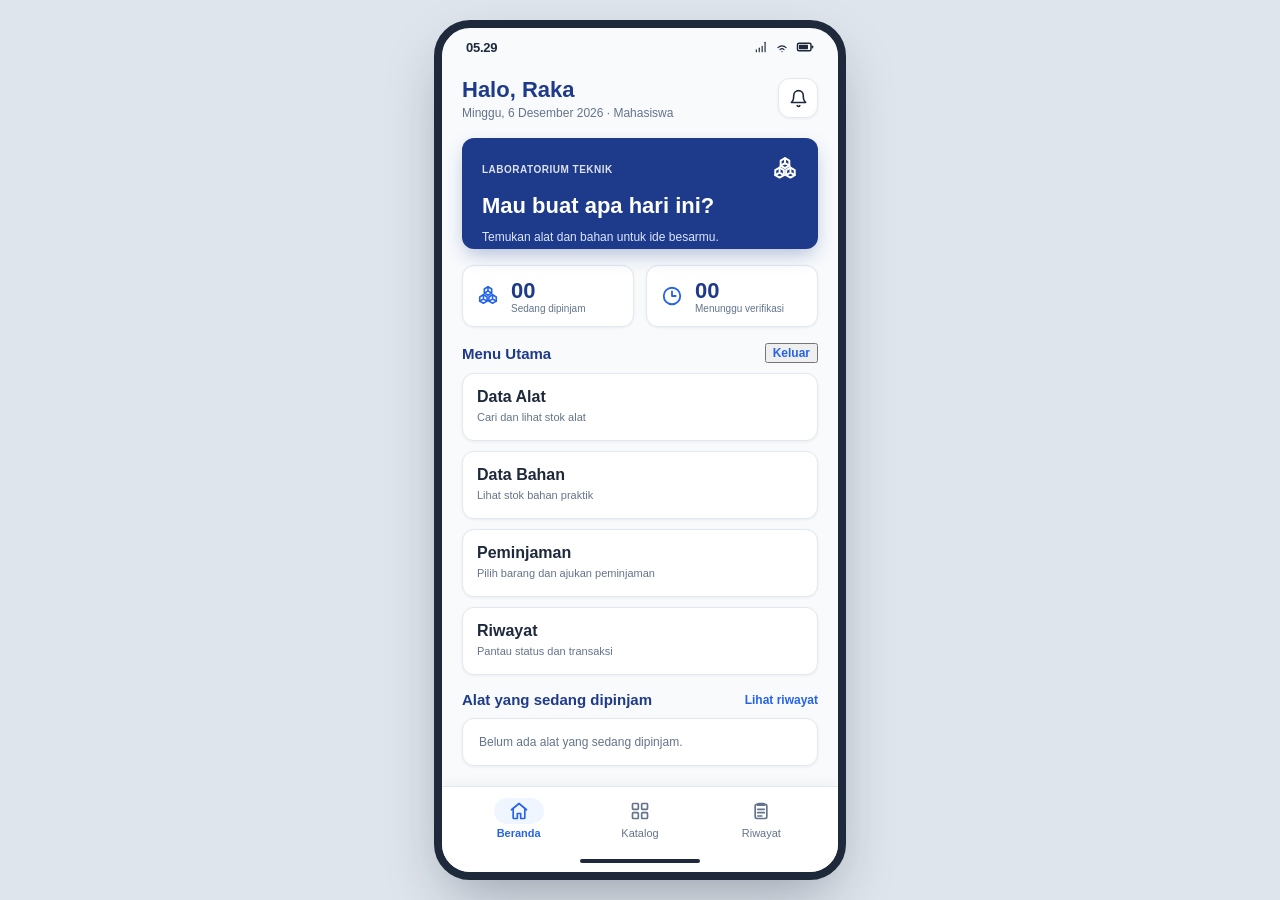
==== commit 6fe573cc: "perubahan struktur aplikasi" ====
--- a/dashboard.html
+++ b/dashboard.html
@@ -23,8 +23,8 @@
   <!-- Judul Halaman -->
   <div class="page-header">
     <div class="title-wrap">
-      <h1>Halo, Raka 👋</h1>
-      <p>Senin, 26 Oktober 2026</p>
+      <h1 id="dashboard-greeting">Halo, Raka 👋</h1>
+      <p><span id="dashboard-date">Dashboard Peminjaman Lab</span> · <span id="dashboard-role">Mahasiswa</span></p>
     </div>
     <button class="icon-btn" id="notif-btn" aria-label="Notifikasi">
       <svg viewBox="0 0 24 24" fill="none" stroke="currentColor" stroke-width="2" stroke-linecap="round" stroke-linejoin="round"><path d="M6 8a6 6 0 0 1 12 0c0 7 3 9 3 9H3s3-2 3-9"/><path d="M10.3 21a1.94 1.94 0 0 0 3.4 0"/></svg>
@@ -66,58 +66,33 @@
           <path d="M17 15.3v-4.6m0 4.6l-4 2.3m4-2.3l4 2.3"/>
         </svg>
         <div>
-          <div class="value">02</div>
+          <div class="value" id="stat-borrowed-value">00</div>
           <div class="label">Sedang dipinjam</div>
         </div>
       </div>
       <div class="stat-card" id="stat-pending" title="Lihat pengajuan menunggu verifikasi">
         <svg viewBox="0 0 24 24" fill="none" stroke="currentColor" stroke-width="2" stroke-linecap="round" stroke-linejoin="round"><circle cx="12" cy="12" r="9"/><polyline points="12 7 12 12 16 12"/></svg>
         <div>
-          <div class="value">01</div>
+          <div class="value" id="stat-pending-value">00</div>
           <div class="label">Menunggu verifikasi</div>
         </div>
       </div>
     </div>
 
-    <!-- Section: Jangan lupa dikembalikan -->
     <div style="display:flex;flex-direction:column;gap:10px;width:100%;">
       <div class="section-title">
-        <h2>Jangan lupa dikembalikan</h2>
-        <a href="riwayat.html?tab=disetujui" class="link">Lihat riwayat</a>
+        <h2>Menu Utama</h2>
+        <button type="button" class="link" id="logout-btn">Keluar</button>
       </div>
-      <a href="riwayat.html?tab=disetujui" class="card clickable" style="display:flex;flex-direction:column;gap:12px;">
-        <div class="card-row-between">
-          <span style="font-size:11px;color:var(--muted);font-weight:500;">PJM-261024-008</span>
-          <span class="badge badge-warning">Jatuh tempo besok</span>
-        </div>
-        <div class="item-card">
-          <div class="icon-circle">
-            <svg viewBox="0 0 24 24" fill="none" stroke="currentColor" stroke-width="2" stroke-linecap="round" stroke-linejoin="round"><path d="M3 16 16 3l5 5-13 13-5-5z"/><path d="m14.5 6.5 2 2"/><path d="m11.5 9.5 2 2"/><path d="m8.5 12.5 2 2"/></svg>
-          </div>
-          <div class="item-info">
-            <span class="name">Jangka sorong digital</span>
-            <span class="meta">1 unit · 24–27 Okt 2026</span>
-          </div>
-          <svg class="chevron" viewBox="0 0 24 24" fill="none" stroke="currentColor" stroke-width="2" stroke-linecap="round" stroke-linejoin="round"><polyline points="9 18 15 12 9 6"/></svg>
-        </div>
-      </a>
+      <div id="dashboard-menu" class="workflow-menu-grid"></div>
     </div>
 
-    <!-- Section: Siap untuk dipinjam -->
     <div style="display:flex;flex-direction:column;gap:10px;width:100%;">
       <div class="section-title">
-        <h2>Siap untuk dipinjam</h2>
-        <a href="katalog.html" class="link">Lihat semua</a>
+        <h2>Alat yang sedang dipinjam</h2>
+        <a href="riwayat.html?status=dipinjam" class="link">Lihat riwayat</a>
       </div>
-      <a href="form-pengajuan.html" class="card clickable catalog-card">
-        <div class="item-thumb"><img src="assets/drill.png" alt="Bor listrik nirkabel"></div>
-        <div class="item-info">
-          <span class="name">Bor listrik nirkabel</span>
-          <span class="meta">ALT-014 · Alat</span>
-          <span class="avail">8 unit tersedia</span>
-        </div>
-        <svg class="arrow-up-right" viewBox="0 0 24 24" fill="none" stroke="currentColor" stroke-width="2" stroke-linecap="round" stroke-linejoin="round"><line x1="7" y1="17" x2="17" y2="7"/><polyline points="7 7 17 7 17 17"/></svg>
-      </a>
+      <div id="dashboard-due-list" style="display:flex;flex-direction:column;gap:10px;width:100%;"></div>
     </div>
 
   </div>
@@ -142,7 +117,8 @@
   <div class="home-indicator"><span></span></div>
 </div>
 
+<script src="js/data-barang.js"></script>
 <script src="script.js"></script>
-<script src="js/script.js"></script>
+<script src="js/workflow.js"></script>
 </body>
 </html>
--- a/style.css
+++ b/style.css
@@ -697,10 +697,34 @@
   font-size: 11px;
   color: var(--muted);
 }
+.item-info .spec {
+  font-size: 10px;
+  line-height: 1.4;
+  color: var(--muted);
+}
+.catalog-card .item-info .name {
+  white-space: normal;
+  overflow: visible;
+  text-overflow: unset;
+}
+.item-info .volume {
+  font-size: 10px;
+  font-weight: 600;
+  color: var(--primary);
+}
+.inventory-thumb svg {
+  width: 28px;
+  height: 28px;
+}
 .item-info .avail {
   font-size: 11px;
   font-weight: 600;
   color: var(--primary);
+}
+.item-card .item-info .name {
+  white-space: normal;
+  overflow: visible;
+  text-overflow: unset;
 }
 .icon-circle {
   width: 44px;
@@ -1566,3 +1590,155 @@
     max-width: 680px !important;
   }
 }
+
+.badge-menunggu {
+  background: #fff7ed;
+  color: #c2410c;
+}
+.badge-disetujui,
+.badge-dipinjam {
+  background: var(--primary-50);
+  color: var(--primary-dark);
+}
+.badge-ditolak {
+  background: #fef2f2;
+  color: #b91c1c;
+}
+.badge-selesai {
+  background: #ecfdf5;
+  color: #047857;
+}
+.workflow-menu-grid,
+.workflow-list {
+  display: flex;
+  flex-direction: column;
+  gap: 10px;
+  width: 100%;
+}
+.workflow-menu-card {
+  display: flex;
+  flex-direction: column;
+  gap: 4px;
+  padding: 14px;
+  color: var(--heading);
+  text-decoration: none;
+}
+.workflow-menu-card span,
+.workflow-summary span {
+  color: var(--muted);
+  font-size: 11px;
+  line-height: 1.45;
+}
+.workflow-card {
+  display: flex;
+  flex-direction: column;
+  gap: 12px;
+  width: 100%;
+}
+.workflow-summary {
+  display: flex;
+  flex-direction: column;
+  gap: 5px;
+  min-width: 0;
+  overflow-wrap: anywhere;
+}
+.workflow-note,
+.workflow-message {
+  font-size: 12px;
+  line-height: 1.5;
+  color: var(--muted);
+}
+.workflow-input,
+.workflow-select {
+  width: 100%;
+  min-height: 42px;
+  padding: 9px 11px;
+  border: 1px solid var(--border);
+  border-radius: var(--radius-md);
+  color: var(--heading);
+  background: var(--surface);
+  font: inherit;
+}
+textarea.workflow-input {
+  min-height: 72px;
+  resize: vertical;
+}
+.workflow-actions {
+  display: flex;
+  gap: 8px;
+}
+.workflow-actions > * {
+  flex: 1;
+}
+.workflow-condition {
+  display: grid;
+  grid-template-columns: minmax(0, 1fr) minmax(120px, 42%);
+  gap: 10px;
+  align-items: center;
+  font-size: 12px;
+  color: var(--heading);
+}
+.workflow-draft-list {
+  display: flex;
+  flex-direction: column;
+  gap: 12px;
+  width: 100%;
+}
+.workflow-draft-row {
+  display: grid;
+  grid-template-columns: minmax(0, 1fr) 68px auto;
+  gap: 8px;
+  align-items: center;
+  width: 100%;
+}
+.workflow-draft-row input {
+  width: 68px;
+  min-height: 40px;
+  border: 1px solid var(--border);
+  border-radius: var(--radius-sm);
+  padding: 6px;
+}
+.workflow-stat-grid {
+  display: grid;
+  grid-template-columns: repeat(2, minmax(0, 1fr));
+  gap: 10px;
+  width: 100%;
+}
+.workflow-stat {
+  display: flex;
+  flex-direction: column;
+  gap: 4px;
+}
+.workflow-stat strong {
+  color: var(--primary-dark);
+  font-size: 22px;
+}
+.workflow-stat span {
+  color: var(--muted);
+  font-size: 11px;
+}
+.workflow-table-wrap {
+  width: 100%;
+  overflow-x: auto;
+  border: 1px solid var(--border);
+  border-radius: var(--radius-md);
+}
+.workflow-table {
+  width: 100%;
+  border-collapse: collapse;
+  font-size: 11px;
+  text-align: left;
+}
+.workflow-table th,
+.workflow-table td {
+  padding: 9px;
+  border-bottom: 1px solid var(--border);
+  white-space: nowrap;
+}
+.workflow-table th {
+  color: var(--primary-dark);
+  background: var(--primary-50);
+}
+.is-disabled {
+  opacity: .55;
+}
--- a/css/style.css
+++ b/css/style.css
@@ -497,7 +497,7 @@
   padding: 18px 20px;
   color: #fff;
   background-color: var(--primary-dark);
-  background-image: url('assets/hero-workshop.png');
+  background-image: url('../assets/hero-workshop.png');
   background-size: cover;
   background-position: center top;
   box-shadow: var(--shadow-md);
@@ -697,10 +697,34 @@
   font-size: 11px;
   color: var(--muted);
 }
+.item-info .spec {
+  font-size: 10px;
+  line-height: 1.4;
+  color: var(--muted);
+}
+.catalog-card .item-info .name {
+  white-space: normal;
+  overflow: visible;
+  text-overflow: unset;
+}
+.item-info .volume {
+  font-size: 10px;
+  font-weight: 600;
+  color: var(--primary);
+}
+.inventory-thumb svg {
+  width: 28px;
+  height: 28px;
+}
 .item-info .avail {
   font-size: 11px;
   font-weight: 600;
   color: var(--primary);
+}
+.item-card .item-info .name {
+  white-space: normal;
+  overflow: visible;
+  text-overflow: unset;
 }
 .icon-circle {
   width: 44px;
@@ -1149,7 +1173,7 @@
   display: flex;
   align-items: center;
   justify-content: center;
-  background-image: url('assets/scanner-workshop.png');
+  background-image: url('../assets/scanner-workshop.png');
   background-size: cover;
   background-position: center;
   box-shadow: var(--shadow-md);
@@ -1566,3 +1590,155 @@
     max-width: 680px !important;
   }
 }
+
+.badge-menunggu {
+  background: #fff7ed;
+  color: #c2410c;
+}
+.badge-disetujui,
+.badge-dipinjam {
+  background: var(--primary-50);
+  color: var(--primary-dark);
+}
+.badge-ditolak {
+  background: #fef2f2;
+  color: #b91c1c;
+}
+.badge-selesai {
+  background: #ecfdf5;
+  color: #047857;
+}
+.workflow-menu-grid,
+.workflow-list {
+  display: flex;
+  flex-direction: column;
+  gap: 10px;
+  width: 100%;
+}
+.workflow-menu-card {
+  display: flex;
+  flex-direction: column;
+  gap: 4px;
+  padding: 14px;
+  color: var(--heading);
+  text-decoration: none;
+}
+.workflow-menu-card span,
+.workflow-summary span {
+  color: var(--muted);
+  font-size: 11px;
+  line-height: 1.45;
+}
+.workflow-card {
+  display: flex;
+  flex-direction: column;
+  gap: 12px;
+  width: 100%;
+}
+.workflow-summary {
+  display: flex;
+  flex-direction: column;
+  gap: 5px;
+  min-width: 0;
+  overflow-wrap: anywhere;
+}
+.workflow-note,
+.workflow-message {
+  font-size: 12px;
+  line-height: 1.5;
+  color: var(--muted);
+}
+.workflow-input,
+.workflow-select {
+  width: 100%;
+  min-height: 42px;
+  padding: 9px 11px;
+  border: 1px solid var(--border);
+  border-radius: var(--radius-md);
+  color: var(--heading);
+  background: var(--surface);
+  font: inherit;
+}
+textarea.workflow-input {
+  min-height: 72px;
+  resize: vertical;
+}
+.workflow-actions {
+  display: flex;
+  gap: 8px;
+}
+.workflow-actions > * {
+  flex: 1;
+}
+.workflow-condition {
+  display: grid;
+  grid-template-columns: minmax(0, 1fr) minmax(120px, 42%);
+  gap: 10px;
+  align-items: center;
+  font-size: 12px;
+  color: var(--heading);
+}
+.workflow-draft-list {
+  display: flex;
+  flex-direction: column;
+  gap: 12px;
+  width: 100%;
+}
+.workflow-draft-row {
+  display: grid;
+  grid-template-columns: minmax(0, 1fr) 68px auto;
+  gap: 8px;
+  align-items: center;
+  width: 100%;
+}
+.workflow-draft-row input {
+  width: 68px;
+  min-height: 40px;
+  border: 1px solid var(--border);
+  border-radius: var(--radius-sm);
+  padding: 6px;
+}
+.workflow-stat-grid {
+  display: grid;
+  grid-template-columns: repeat(2, minmax(0, 1fr));
+  gap: 10px;
+  width: 100%;
+}
+.workflow-stat {
+  display: flex;
+  flex-direction: column;
+  gap: 4px;
+}
+.workflow-stat strong {
+  color: var(--primary-dark);
+  font-size: 22px;
+}
+.workflow-stat span {
+  color: var(--muted);
+  font-size: 11px;
+}
+.workflow-table-wrap {
+  width: 100%;
+  overflow-x: auto;
+  border: 1px solid var(--border);
+  border-radius: var(--radius-md);
+}
+.workflow-table {
+  width: 100%;
+  border-collapse: collapse;
+  font-size: 11px;
+  text-align: left;
+}
+.workflow-table th,
+.workflow-table td {
+  padding: 9px;
+  border-bottom: 1px solid var(--border);
+  white-space: nowrap;
+}
+.workflow-table th {
+  color: var(--primary-dark);
+  background: var(--primary-50);
+}
+.is-disabled {
+  opacity: .55;
+}
